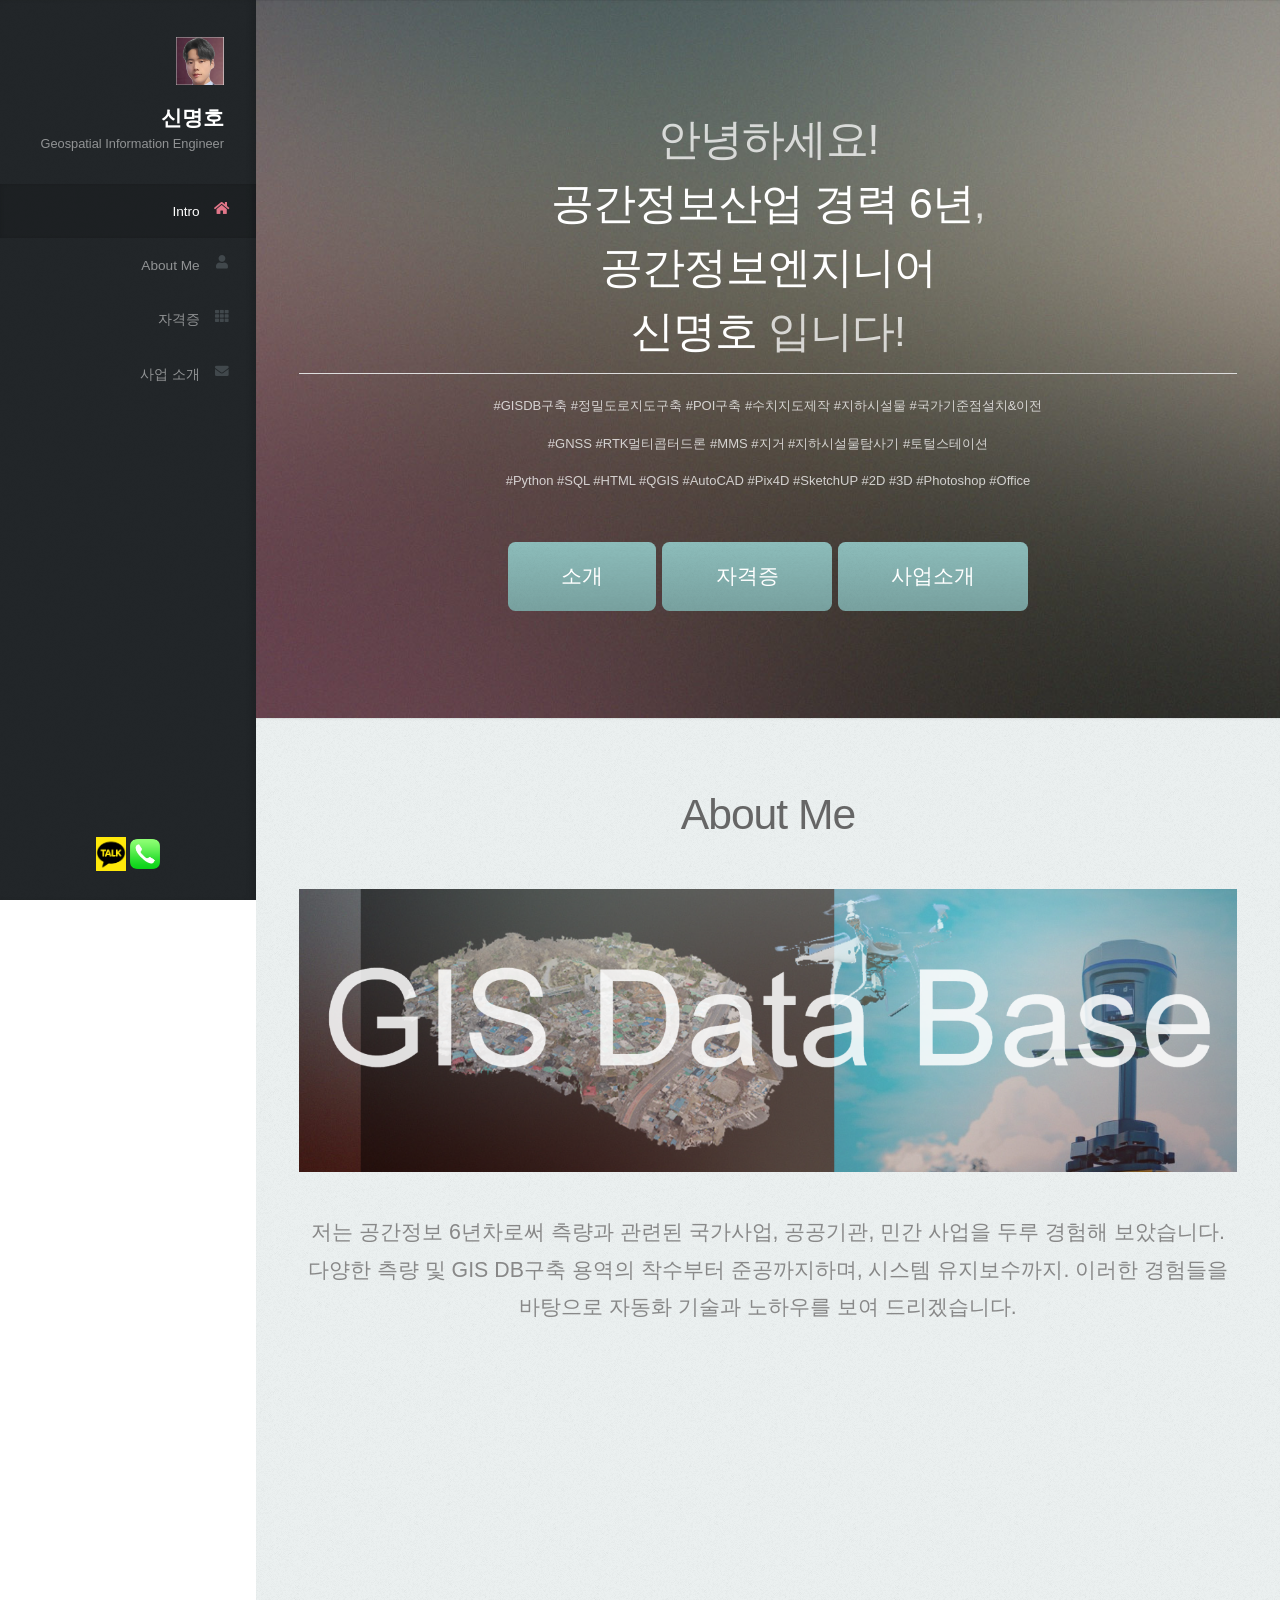
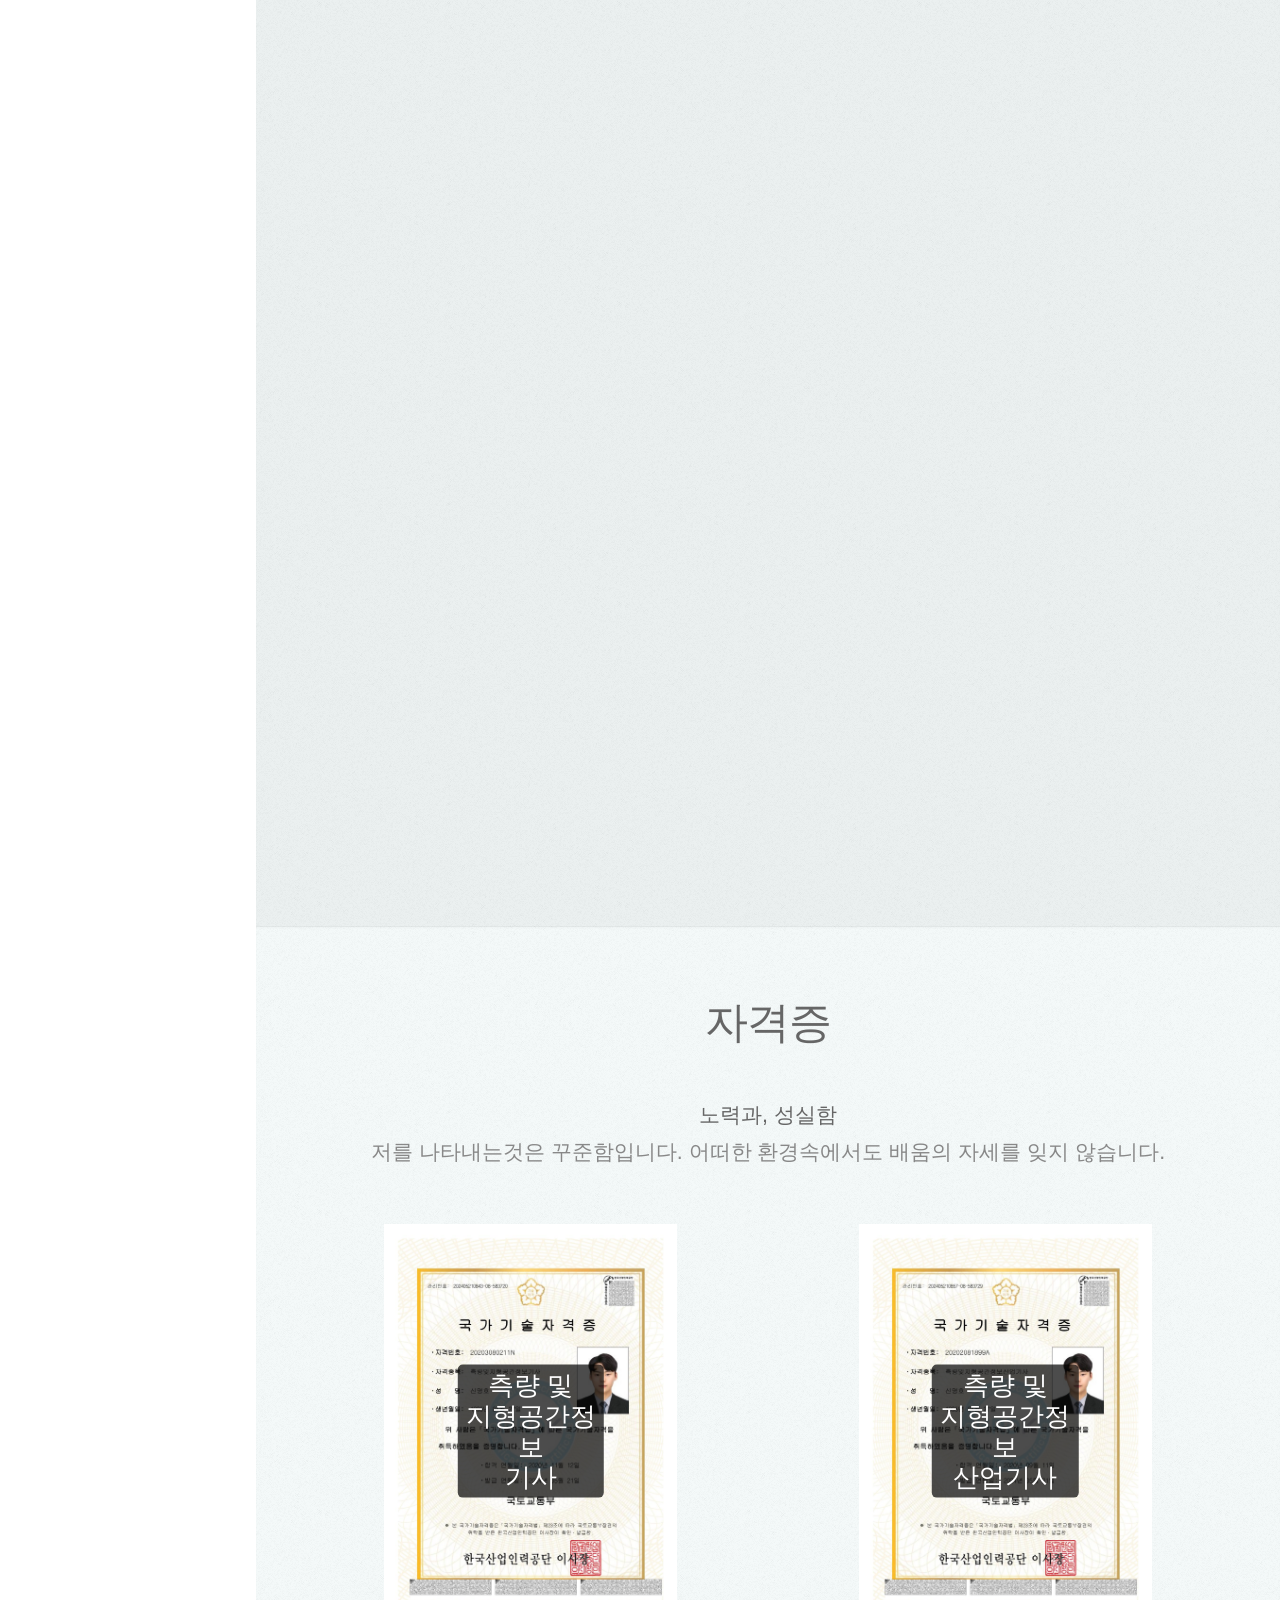
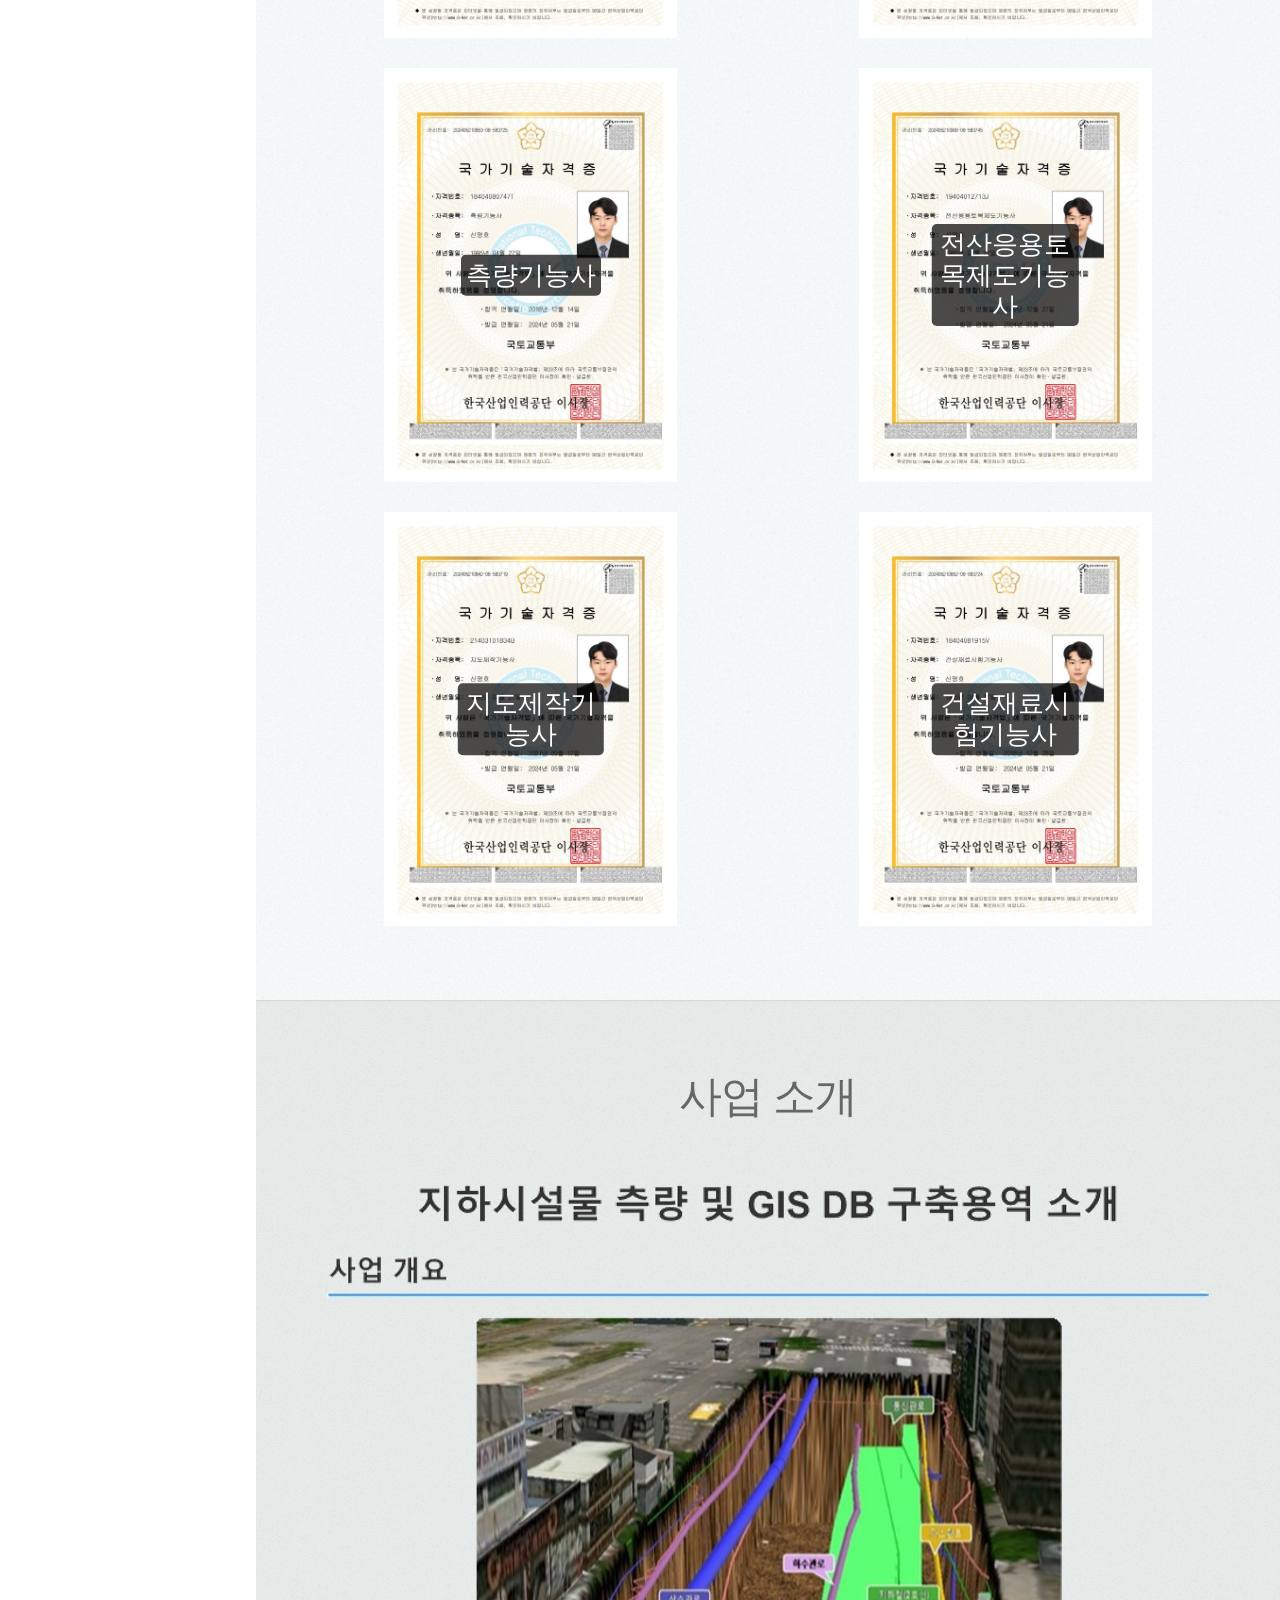
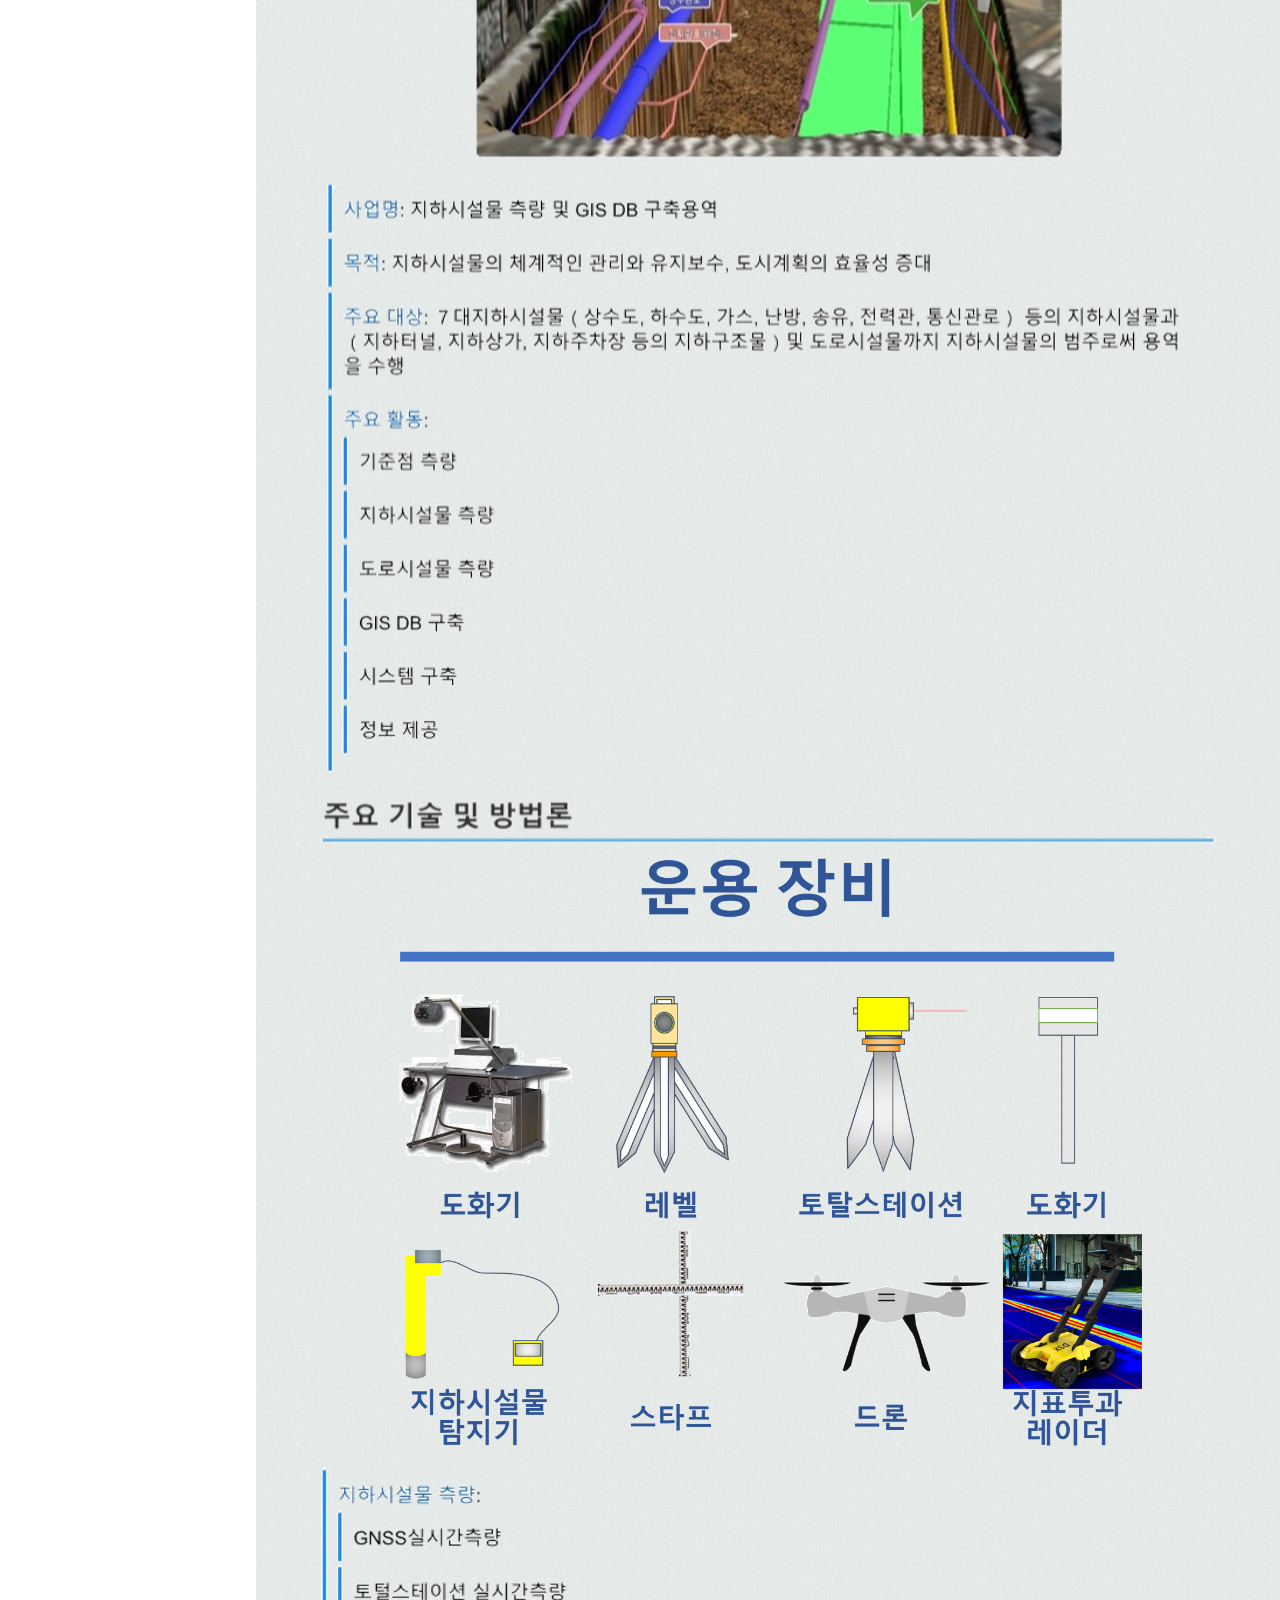
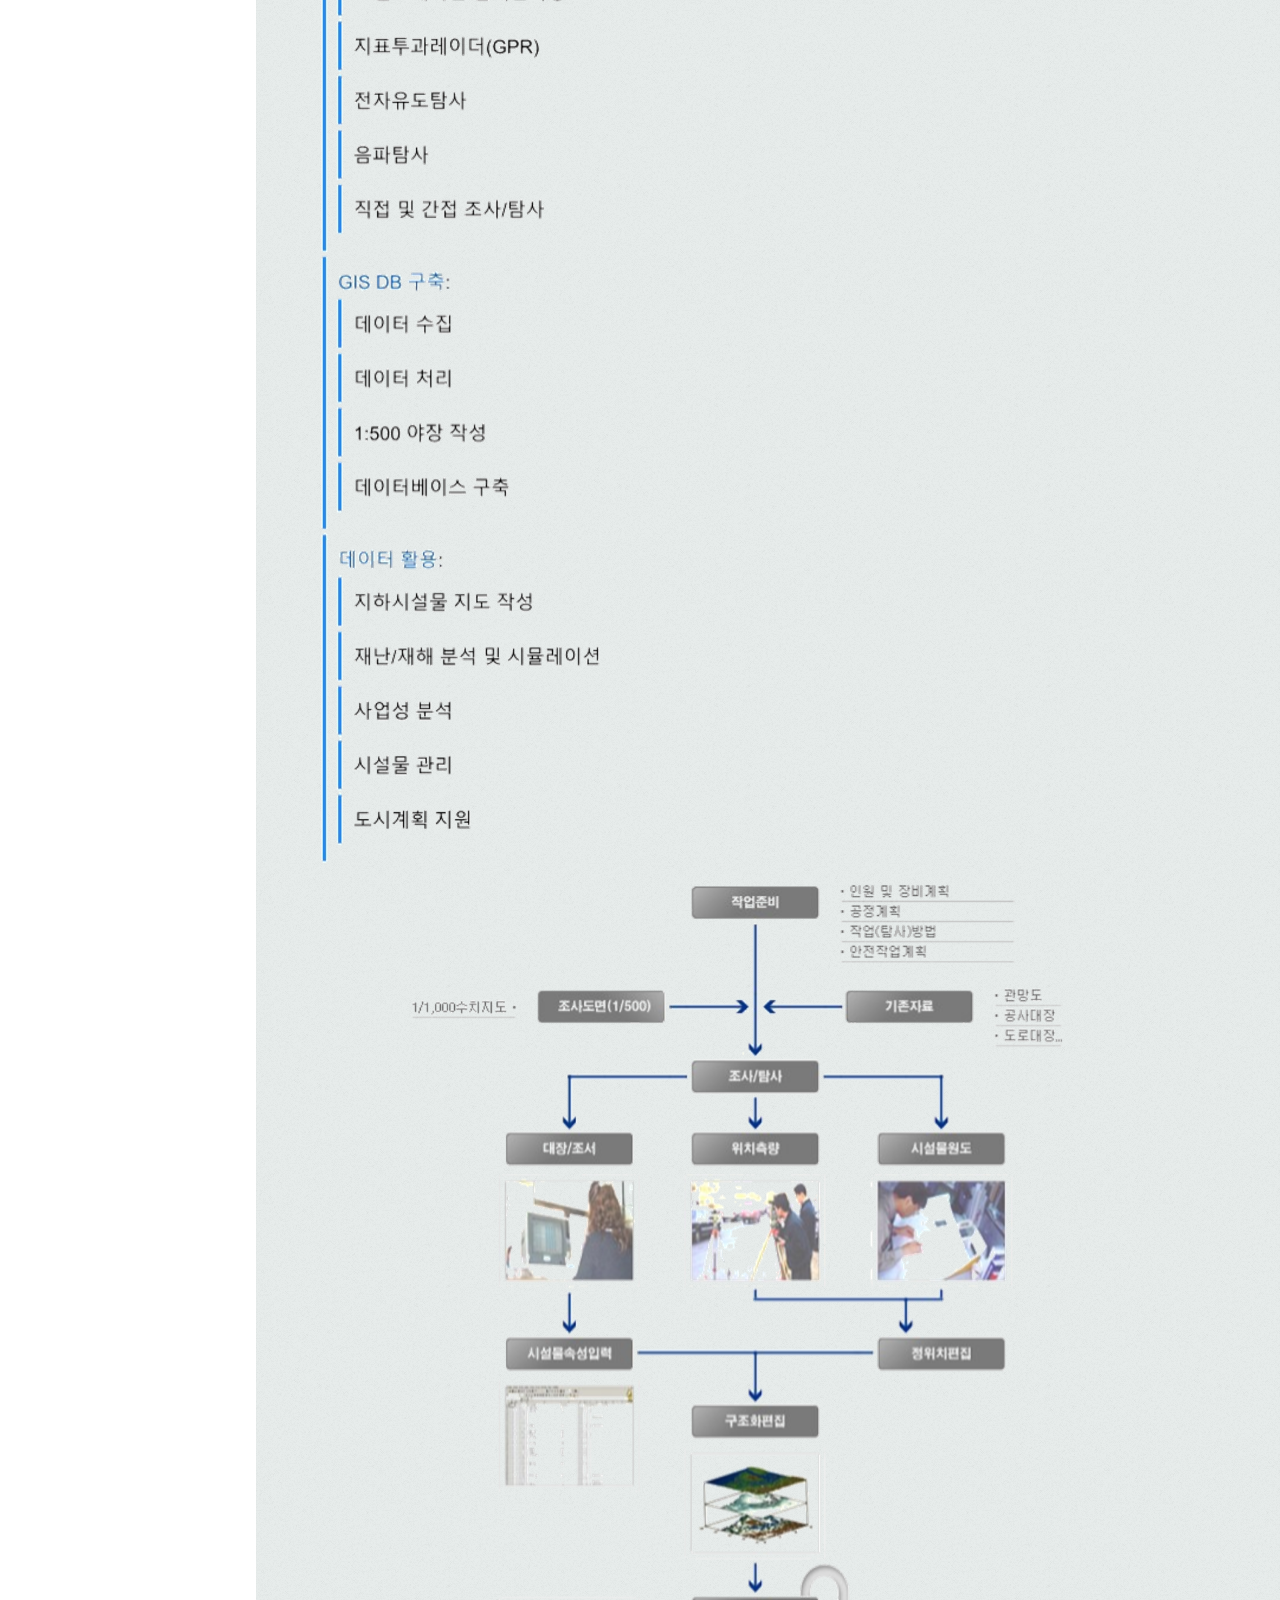
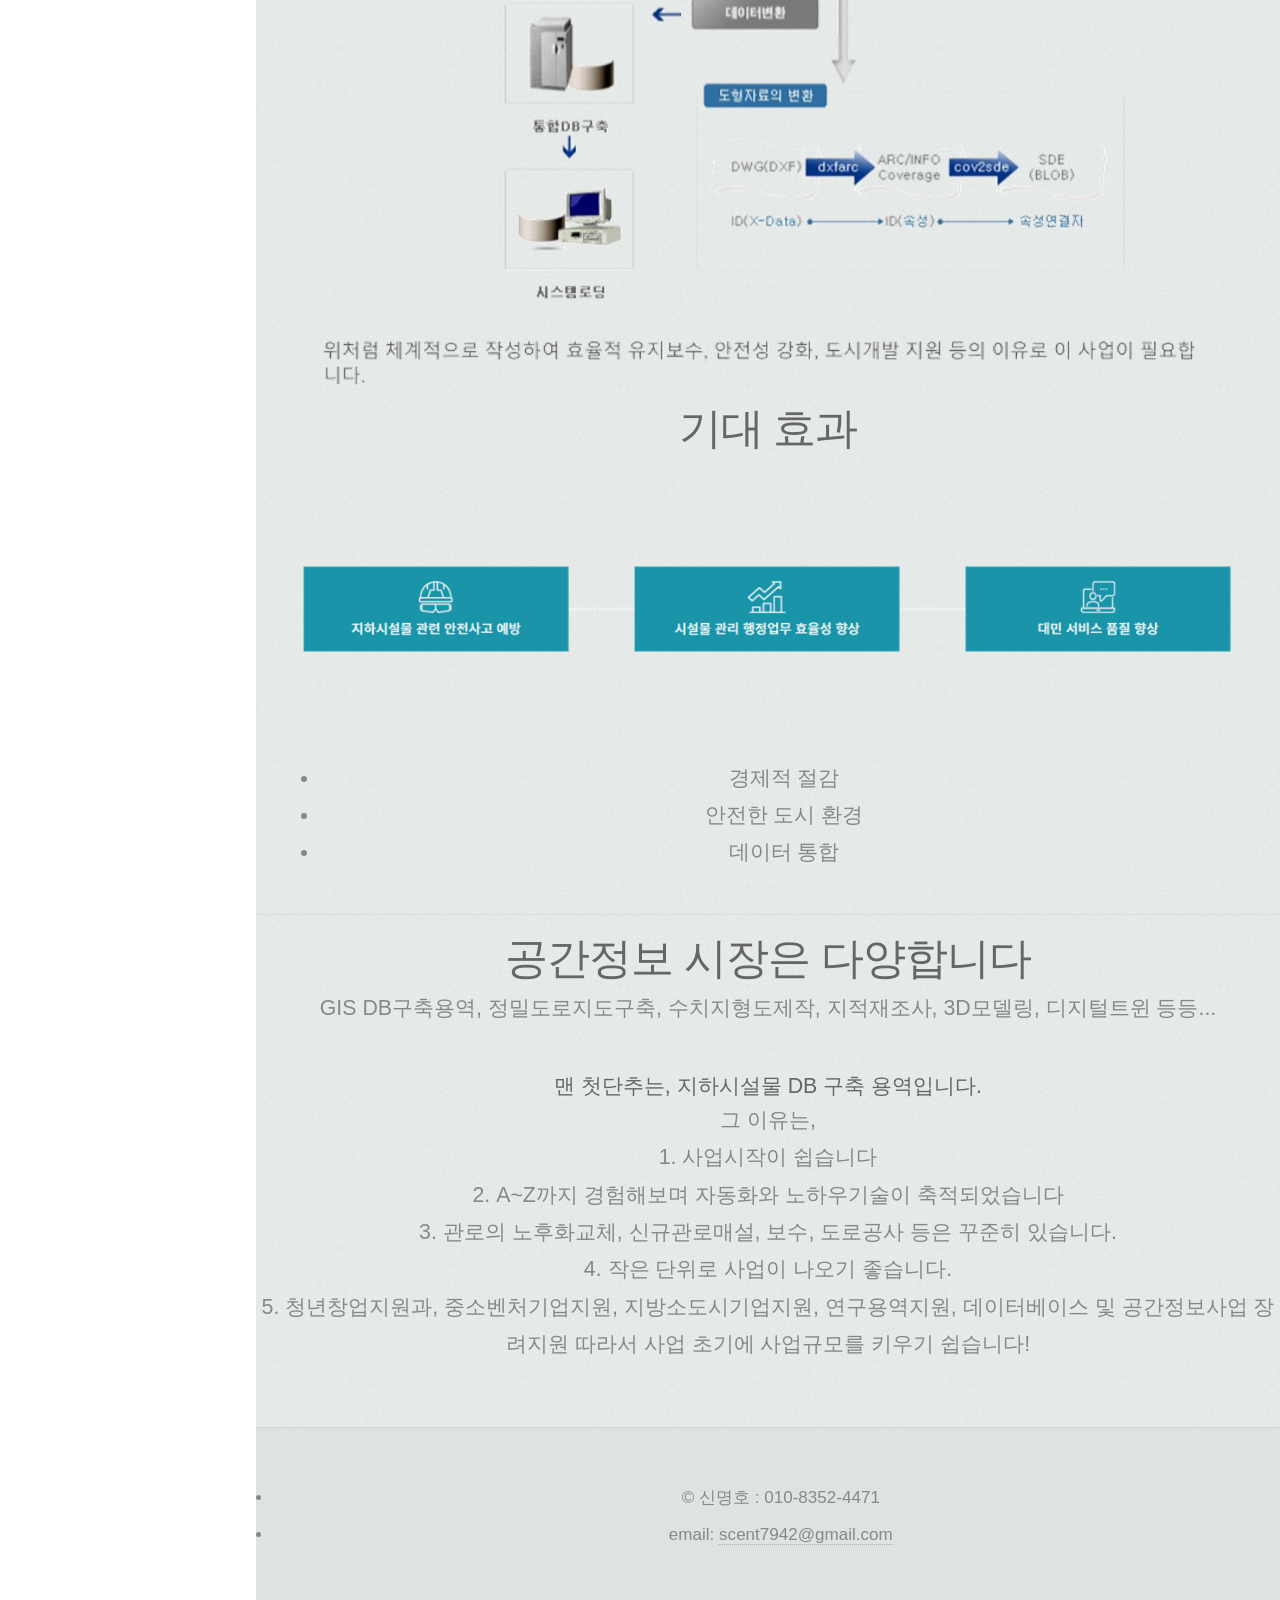
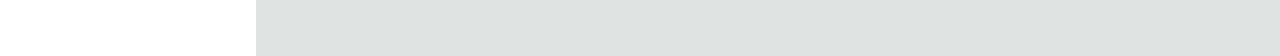
==== hyundai_portfolio/index.html @ d69dfd80 "Add files via upload" ====
<!DOCTYPE HTML>
<!--
	Prologue by HTML5 UP
	html5up.net | @ajlkn
	Free for personal and commercial use under the CCA 3.0 license (html5up.net/license)
-->
<html>
	<head>
		<title>신명호 Portfolio</title>
		<meta charset="utf-8" />
		<meta name="viewport" content="width=device-width, initial-scale=1, user-scalable=no" />
		<link rel="stylesheet" href="assets/css/main.css" />
	</head>
	<link rel="stylesheet" href="styles.css">
	<style>
  /* CSS for section effects */
  .section {
    opacity: 0;
    transform: translateY(50px);
    transition: opacity 0.6s ease-out, transform 0.6s ease-out;
  }
  
  .section.visible {
    opacity: 1;
    transform: translateY(0);
  }
		@media screen and (max-width: 600px), screen and (min-width: 601px) and (max-width: 1200px) {
			footer {
				font-size: 12px;
			}
			#footer {
				height: auto;
			}
		}
		
		@media screen and (max-width: 600px), screen and (min-width: 601px) and (max-width: 1900px) {
			.break-m {
			  display: block;
			}
		  }
		  
		
		.icon.fa-kakao {
			background: url('images/kakao.png') no-repeat center center;
			background-size: cover;
		}
		.icon.fa-phon {
			background: url('images/phon.png') no-repeat center center;
			background-size: cover;
		}
		.icon.fa-mail {
			background: url('images/kakao.png') no-repeat center center;
			background-size: cover;
		}
		</style>
		<style>
		/* Modal (background) */
		.modal {
			display: none; /* Hidden by default */
			position: fixed; /* Stay in place */
			z-index: 1; /* Sit on top */
			padding-top: 100px; /* Location of the box */
			left: 0;
			top: 0;
			width: 100%; /* Full width */
			height: 100%; /* Full height */
			overflow: auto; /* Enable scroll if needed */
			background-color: rgb(0,0,0); /* Fallback color */
			background-color: rgba(0,0,0,0.9); /* Black w/ opacity */
		}
		
		/* Modal Content (image) */
		.modal-content {
			margin: auto;
			display: block;
			width: 80%;
			max-width: 700px;
		}
		
/* Gallery Styles */
.gallery {
    display: flex;
    flex-wrap: wrap;
    justify-content: space-around;
}

.gallery-item {
    position: relative;
    margin: 10px;
    width: calc(33.333% - 20px); /* Three items per row with spacing */
    display: flex;
    justify-content: center;
    align-items: center;
}

.gallery-item img {
    width: 100%;
    height: auto;
    display: block;
}

/* Centering the caption and making its size relative to the gallery item */
.caption {
    position: absolute;
    background: rgba(0, 0, 0, 0.7);
    color: #fff;
    text-align: center;
    padding: 5px;
    box-sizing: border-box;
    border-radius: 5px; /* Optional: adds rounded corners */
    max-width: 90%; /* Ensures the caption doesn't stretch too wide */
    font-size: 3vw; /* Dynamic font size relative to viewport width */
    line-height: 1.2; /* For better readability */
    overflow-wrap: break-word; /* Ensure long words are broken */
}
/* Ensure caption scales down on smaller screens */
@media screen and (max-width: 600px) {
    .caption {
        font-size: 2vw; /* Increase relative size for smaller screens */
    }
}

@media screen and (min-width: 601px) and (max-width: 1200px) {
    .caption {
        font-size: 2vw; /* Intermediate size for medium screens */
    }
}

@media screen and (min-width: 1201px) {
    .caption {
        font-size: 2vw; /* Default relative size for larger screens */
    }
}

			
		/* Add Animation - Zoom in the Modal */
		.modal-content, #caption { 
			animation-name: zoom;
			animation-duration: 0.6s;
		}
		
		@keyframes zoom {
			from {transform:scale(0)} 
			to {transform:scale(1)}
		}
		
		/* The Close Button */
		.close {
			position: absolute;
			top: 15px;
			right: 35px;
			color: #f1f1f1;
			font-size: 40px;
			font-weight: bold;
			transition: 0.3s;
		}
		
		.close:hover,
		.close:focus {
			color: #bbb;
			text-decoration: none;
			cursor: pointer;
		}
		/* Add this CSS for responsive video */
		.video-container {
			position: relative;
			padding-bottom: 56.25%; /* 16:9 aspect ratio */
			height: 0;
			overflow: hidden;
			max-width: 100%;
			background: #00000000;
		}
		
		.video-container iframe {
			position: absolute;
			top: 0;
			left: 0;
			width: 100%;
			height: 100%;
		}
		.video-container video {
			position: absolute;
			top: 0;
			left: 0;
			width: 100%;
			height: 100%;
		}
.section .image-container {
    display: flex;
    justify-content: center;
    align-items: center;
    min-height: 300px; /* 섹션 높이를 적절히 설정 */
}
.image.avatar50 img {
    max-width: 100%;
    height: auto;
}


	</style>	
	<body class="is-preload">

		<!-- Header -->
			<div id="header">

				<div class="top">

					<!-- Logo -->
						<div id="logo">
							<span class="image avatar48"><img src="images/avatar.jpg" alt="" /></span>
							<h1 id="title">신명호</h1>
							<p>Geospatial Information Engineer</p>
						</div>

					<!-- Nav -->
						<nav id="nav">
							<ul>
								<li><a href="#top" id="top-link"><span class="icon solid fa-home">Intro</span></a></li>
								<li><a href="#about" id="about-link"><span class="icon solid fa-user">About Me</span></a></li>
								<li><a href="#portfolio" id="portfolio-link"><span class="icon solid fa-th">자격증</span></a></li>
								<li><a href="#abset" id="abset-link"><span class="icon solid fa-envelope">사업 소개</span></a></li>
							</ul>
						</nav>

				</div>

				<div class="bottom">

					<!-- Social Icons -->
					<ul class="icons">
						<li><a href="#" onclick="openImageInModal('images/kakaoQR.jpg', '카카오톡 친구 추가')" class="icon brands fa-kakao"><span class="label">kakaotalk</span></a></li>
						<li><a href="tel:010-8352-4471" onclick="openImageInModal('images/kakaoQR.jpg', '연락처 복사')" class="icon brands fa-phon"><span class="label">phonnumber</span></a></li>
					</ul>
					

				</div>

			</div>
<!-- Modal Structure -->
<div id="myModal" class="modal">
    <span class="close">&times;</span>
    <img class="modal-content" id="modalImage">
    <div id="caption"></div>
</div>

<!-- Rest of your HTML content -->

		<!-- Main -->
			<div id="main">

				<!-- Intro -->
					<section id="top" class="one dark cover">
						<div class="container">

							<header>
								<h2 class="alt">안녕하세요! <br class='break-m'> <strong>공간정보산업 경력 6년</strong>,<br class='break-m'>
									<strong>공간정보엔지니어<br class='break-m'>신명호</strong> 입니다!</h2><hr>								
								<p style="font-size : 13px";>#GISDB구축 #정밀도로지도구축 #POI구축 #수치지도제작 #지하시설물 #국가기준점설치&이전<br class='break-m'>
								#GNSS #RTK멀티콥터드론 #MMS #지거 #지하시설물탐사기 #토털스테이션<br class='break-m'>
								#Python #SQL #HTML #QGIS #AutoCAD #Pix4D #SketchUP #2D #3D #Photoshop #Office</p>
							</header>

							<footer>
								<a href="#about" class="button scrolly">소개</a>
								<a href="#portfolio" class="button scrolly">자격증</a>
								<a href="#abset" class="button scrolly">사업소개</a>
							</footer>

						</div>
					</section>

				<!-- About Me -->
					<section id="about" class="three">
						<div class="container">

							<header>
								<h2>About Me</h2>
							</header>

							<a href="#" class="image featured"><img src="images/pic08.png" alt="" /></a>

							<p>
							저는 공간정보 6년차로써 측량과 관련된 국가사업, 공공기관, 민간 사업을 두루 경험해 보았습니다. 
							다양한 측량 및 GIS DB구축 용역의 착수부터 준공까지하며, 시스템 유지보수까지.
							이러한 경험들을 바탕으로 </style="font-weight:900;">자동화 기술과 노하우</style>를 보여 드리겠습니다.
							</p>
							<div class="video-container">
								<iframe src="https://www.youtube.com/embed/kQarRwDZmxw?si=_ClggdpXl-RVbmUN" title="YouTube video player" frameborder="0" allow="accelerometer; autoplay; clipboard-write; encrypted-media; gyroscope; picture-in-picture; web-share" referrerpolicy="strict-origin-when-cross-origin" allowfullscreen></iframe>
							</div>	
							<br class='break-m'>
							<div class="video-container">
								<iframe src="https://www.youtube-nocookie.com/embed/pfNGYVuxQqs?si=AHOJKgEdDIwsJ-Vk" title="YouTube video player" frameborder="0" allow="accelerometer; autoplay; clipboard-write; encrypted-media; gyroscope; picture-in-picture; web-share" referrerpolicy="strict-origin-when-cross-origin" allowfullscreen></iframe>
							</div>		

						</div>
					</section>

									<!-- Portfolio -->
									<section id="portfolio" class="two">
										<div class="container">
				
											<header>
												<h2>자격증</h2>
											</header>
				
											<p> <strong>노력과, 성실함</strong><br class='break-m'>
												저를 나타내는것은 꾸준함입니다.
												어떠한 환경속에서도 배움의 자세를 잊지 않습니다. 
											</p>
				
										    <div class="gallery">
												<div class="gallery-item">
													<img src="images/측량및지형공간정보기사.jpg" alt="측량및지형공간정보기사">
													<div class="caption">측량 및<br class='break-m'>지형공간정보<br class='break-m'>기사</div>
												</div>
												<div class="gallery-item">
													<img src="images/측량및지형공간정보산업기사.jpg" alt="측량및지형공간정보산업기사">
													<div class="caption">측량 및<br class='break-m'>지형공간정보<br class='break-m'>산업기사</div>
												</div>
												<div class="gallery-item">
													<img src="images/측량기능사.jpg" alt="측량기능사">
													<div class="caption">측량기능사</div>
												</div>
												<div class="gallery-item">
													<img src="images/전산응용토목제도기능사.jpg" alt="전산응용토목제도기능사">
													<div class="caption">전산응용토목제도기능사</div>
												</div>
												<div class="gallery-item">
													<img src="images/지도제작기능사.jpg" alt="지도제작기능사">
													<div class="caption">지도제작기능사</div>
												</div>
												<div class="gallery-item">
													<img src="images/건설재료시험기능사.jpg" alt="건설재료시험기능사">
													<div class="caption">건설재료시험기능사</div>
												</div>
											</div>
										
											<div id="myModal" class="modal">
												<span class="close">&times;</span>
												<img class="modal-content" id="img01">
												<div id="caption"></div>
											</div>
										
											<script src="script.js"></script>
									</section>
				
				<!-- 사업 소개 -->
				<section id="abset" class="four">
					<div class="container">
				
						<header>
							<h2>사업 소개</h2>
						</header>
				
						<div class="section">
							<div class="image-container">
								<span class="image avatar49"><img src="images/1.png" alt="사업 개요 이미지"></span>
							</div>
						</div>
				
						<div class="section">
							<div class="image-container">
								<span class="image avatar50"><img src="images/2.png" alt="운용장비 기술 간략"></span>
							</div>
						</div>
				
						<div class="section">
							<div class="image-container">
								<span class="image avatar51"><img src="images/3.png" alt="사업의 필요성 이미지"></span>
							</div>
						</div>
				
						<div class="section">
							<h2>기대 효과</h2>
							<div class="image-container">
								<span class="image avatar52"><img src="images/기대효과.png" alt="기대 효과 이미지"></span>
							</div>
							<ul>
								<li>경제적 절감</li>
								<li>안전한 도시 환경</li>
								<li>데이터 통합</li>
							</ul>
						</div>
					</div>
					<hr>
					<h2 class="alt"><strong>공간정보 시장은 다양합니다</strong></h2>
					<p>GIS DB구축용역, 정밀도로지도구축, 수치지형도제작, 지적재조사, 3D모델링, 디지털트윈 등등...
						<h1>맨 첫단추는, 지하시설물 DB 구축 용역입니다.</h1>
						그 이유는, <br class='break-m'>
						1. 사업시작이 쉽습니다<br class='break-m'>
						2. A~Z까지 경험해보며 자동화와 노하우기술이 축적되었습니다<br class='break-m'>
						3. 관로의 노후화교체, 신규관로매설, 보수, 도로공사 등은 꾸준히 있습니다.<br class='break-m'>
						4. 작은 단위로 사업이 나오기 좋습니다.<br class='break-m'>
						5. 청년창업지원과, 중소벤처기업지원, 지방소도시기업지원, 연구용역지원, 데이터베이스 및 공간정보사업 장려지원
						따라서 사업 초기에 사업규모를 키우기 쉽습니다!<br class='break-m'>
					</p>
				
				</section>
				

			</div>

		<!-- Footer -->
			<div id="footer">

				<!-- Copyright -->
			
					<ul class="신명호 : 010-8352-4471">
						<li>&copy; 신명호 : 010-8352-4471</li><li>email: <a href="scent7942@gmail.com">scent7942@gmail.com</a></li>
					</ul>

			</div>

		<!-- Scripts -->
			<script src="assets/js/jquery.min.js"></script>
			<script src="assets/js/jquery.scrolly.min.js"></script>
			<script src="assets/js/jquery.scrollex.min.js"></script>
			<script src="assets/js/browser.min.js"></script>
			<script src="assets/js/breakpoints.min.js"></script>
			<script src="assets/js/util.js"></script>
			<script src="assets/js/main.js"></script>

			<!-- 카카오톡큐알뜨는스크립트 -->
			<script>
// Get the modal
var modal = document.getElementById("myModal");

// Get the image and insert it inside the modal - use its "alt" text as a caption
var modalImg = document.getElementById("modalImage");
var captionText = document.getElementById("caption");

function openImageInModal(imageUrl, title) {
    modal.style.display = "block";
    modalImg.src = imageUrl;
    captionText.innerHTML = title;
}

// Get the <span> element that closes the modal
var span = document.getElementsByClassName("close")[0];

// When the user clicks on <span> (x), close the modal
span.onclick = function() { 
    modal.style.display = "none";
}

			</script>
<script>
document.addEventListener('DOMContentLoaded', function () {
    var sections = document.querySelectorAll('#abset .section');
    var options = {
        rootMargin: '0px 0px -50% 0px',  // 화면의 50%가 지나면 트리거
        threshold: 0.1
    };

    var observer = new IntersectionObserver(function (entries, observer) {
        entries.forEach(function (entry) {
            if (entry.isIntersecting) {
                entry.target.classList.add('visible');
                observer.unobserve(entry.target);
            }
        });
    }, options);

    sections.forEach(function (section) {
        observer.observe(section);
    });
});

  </script>
	</body>
</html>
---- hyundai_portfolio/assets/css/main.css ----
@import url("fontawesome-all.min.css");
@import url("https://fonts.googleapis.com/css?family=Source+Sans+Pro:300,300italic,400,600");

/*
	Prologue by HTML5 UP
	html5up.net | @ajlkn
	Free for personal and commercial use under the CCA 3.0 license (html5up.net/license)
*/

html, body, div, span, applet, object,
iframe, h1, h2, h3, h4, h5, h6, p, blockquote,
pre, a, abbr, acronym, address, big, cite,
code, del, dfn, em, img, ins, kbd, q, s, samp,
small, strike, strong, sub, sup, tt, var, b,
u, i, center, dl, dt, dd, ol, ul, li, fieldset,
form, label, legend, table, caption, tbody,
tfoot, thead, tr, th, td, article, aside,
canvas, details, embed, figure, figcaption,
footer, header, hgroup, menu, nav, output, ruby,
section, summary, time, mark, audio, video {
	margin: 0;
	padding: 0;
	border: 0;
	font-size: 100%;
	font: inherit;
	vertical-align: baseline;}

article, aside, details, figcaption, figure,
footer, header, hgroup, menu, nav, section {
	display: block;}

body {
	line-height: 1;
}

ol, ul {
	list-style: none;
}

blockquote, q {
	quotes: none;
}

	blockquote:before, blockquote:after, q:before, q:after {
		content: '';
		content: none;
	}

table {
	border-collapse: collapse;
	border-spacing: 0;
}

body {
	-webkit-text-size-adjust: none;
}

mark {
	background-color: transparent;
	color: inherit;
}

input::-moz-focus-inner {
	border: 0;
	padding: 0;
}

input, select, textarea {
	-moz-appearance: none;
	-webkit-appearance: none;
	-ms-appearance: none;
	appearance: none;
}

/* Basic */

	html {
		box-sizing: border-box;
	}

	*, *:before, *:after {
		box-sizing: inherit;
	}

	body {
		background: #fff;
		font-family: 'Source Sans Pro', sans-serif;
		font-size: 19pt;
		font-weight: 300;
		line-height: 1.75em;
		color: #888;
	}

		body.is-preload *, body.is-preload *:before, body.is-preload *:after {
			-moz-animation: none !important;
			-webkit-animation: none !important;
			-ms-animation: none !important;
			animation: none !important;
			-moz-transition: none !important;
			-webkit-transition: none !important;
			-ms-transition: none !important;
			transition: none !important;
		}

	input, textarea, select {
		font-family: 'Source Sans Pro', sans-serif;
		font-size: 19pt;
		font-weight: 300;
		line-height: 1.75em;
		color: #888;
	}

	h1, h2, h3, h4, h5, h6 {
		font-weight: 300;
		color: #666;
		line-height: 1.5em;
	}

	h1 a, h2 a, h3 a, h4 a, h5 a, h6 a {
		color: inherit;
		text-decoration: none;
	}

		h1 a strong, h2 a strong, h3 a strong, h4 a strong, h5 a strong, h6 a strong {
			color: #333;
		}

	h2 {
		font-size: 2em;
		letter-spacing: -1px;
	}

		h2.alt {
			color: #888;
		}

			h2.alt strong {
				color: #666;
			}

	h3 {
		font-size: 1.5em;
	}

	header {
		margin: 0 0 2em 0;
	}

		header > p {
			margin: 1em 0 0 0;
		}

	footer {
		margin: 2em 0 0 0;
	}

	strong, b {
		font-weight: 300;
		color: #666;
	}

	em, i {
		font-style: italic;
	}

	a {
		text-decoration: none;
		color: inherit;
		border-bottom: dotted 1px rgba(128, 128, 128, 0.5);
		-moz-transition: color 0.35s ease-in-out, border-bottom-color 0.35s ease-in-out;
		-webkit-transition: color 0.35s ease-in-out, border-bottom-color 0.35s ease-in-out;
		-ms-transition: color 0.35s ease-in-out, border-bottom-color 0.35s ease-in-out;
		transition: color 0.35s ease-in-out, border-bottom-color 0.35s ease-in-out;
		outline: 0;
	}

		a:hover {
			color: #E27689;
			border-bottom-color: rgba(255, 255, 255, 0);
		}

	sub {
		position: relative;
		top: 0.5em;
		font-size: 0.8em;
	}

	sup {
		position: relative;
		top: -0.5em;
		font-size: 0.8em;
	}

	hr {
		border: 0;
		border-top: solid 1px #ddd;
	}

	blockquote {
		border-left: solid 0.5em #ddd;
		padding: 1em 0 1em 2em;
		font-style: italic;
	}

	p, ul, ol, dl, table {
		margin-bottom: 2em;
	}

	br.clear {
		clear: both;
	}

/* Container */

	.container {
		margin: 0 auto;
		max-width: 100%;
		width: 1400px;
	}

		@media screen and (min-width: 961px) and (max-width: 1880px) {

			.container {
				width: 1200px;
			}

		}

		@media screen and (min-width: 961px) and (max-width: 1620px) {

			.container {
				width: 960px;
			}

		}

		@media screen and (min-width: 961px) and (max-width: 1320px) {

			.container {
				width: 100%;
			}

		}

		@media screen and (max-width: 960px) {

			.container {
				width: 100%;
			}

		}

		@media screen and (max-width: 736px) {

			.container {
				width: 100%;
			}

		}

/* Row */

	.row {
		display: flex;
		flex-wrap: wrap;
		box-sizing: border-box;
		align-items: stretch;
	}

		.row > * {
			box-sizing: border-box;
		}

		.row.gtr-uniform > * > :last-child {
			margin-bottom: 0;
		}

		.row.aln-left {
			justify-content: flex-start;
		}

		.row.aln-center {
			justify-content: center;
		}

		.row.aln-right {
			justify-content: flex-end;
		}

		.row.aln-top {
			align-items: flex-start;
		}

		.row.aln-middle {
			align-items: center;
		}

		.row.aln-bottom {
			align-items: flex-end;
		}

		.row > .imp {
			order: -1;
		}

		.row > .col-1 {
			width: 8.33333%;
		}

		.row > .off-1 {
			margin-left: 8.33333%;
		}

		.row > .col-2 {
			width: 16.66667%;
		}

		.row > .off-2 {
			margin-left: 16.66667%;
		}

		.row > .col-3 {
			width: 25%;
		}

		.row > .off-3 {
			margin-left: 25%;
		}

		.row > .col-4 {
			width: 33.33333%;
		}

		.row > .off-4 {
			margin-left: 33.33333%;
		}

		.row > .col-5 {
			width: 41.66667%;
		}

		.row > .off-5 {
			margin-left: 41.66667%;
		}

		.row > .col-6 {
			width: 50%;
		}

		.row > .off-6 {
			margin-left: 50%;
		}

		.row > .col-7 {
			width: 58.33333%;
		}

		.row > .off-7 {
			margin-left: 58.33333%;
		}

		.row > .col-8 {
			width: 66.66667%;
		}

		.row > .off-8 {
			margin-left: 66.66667%;
		}

		.row > .col-9 {
			width: 75%;
		}

		.row > .off-9 {
			margin-left: 75%;
		}

		.row > .col-10 {
			width: 83.33333%;
		}

		.row > .off-10 {
			margin-left: 83.33333%;
		}

		.row > .col-11 {
			width: 91.66667%;
		}

		.row > .off-11 {
			margin-left: 91.66667%;
		}

		.row > .col-12 {
			width: 100%;
		}

		.row > .off-12 {
			margin-left: 100%;
		}

		.row.gtr-0 {
			margin-top: 0px;
			margin-left: 0px;
		}

			.row.gtr-0 > * {
				padding: 0px 0 0 0px;
			}

			.row.gtr-0.gtr-uniform {
				margin-top: 0px;
			}

				.row.gtr-0.gtr-uniform > * {
					padding-top: 0px;
				}

		.row.gtr-25 {
			margin-top: -10px;
			margin-left: -10px;
		}

			.row.gtr-25 > * {
				padding: 10px 0 0 10px;
			}

			.row.gtr-25.gtr-uniform {
				margin-top: -10px;
			}

				.row.gtr-25.gtr-uniform > * {
					padding-top: 10px;
				}

		.row.gtr-50 {
			margin-top: -20px;
			margin-left: -20px;
		}

			.row.gtr-50 > * {
				padding: 20px 0 0 20px;
			}

			.row.gtr-50.gtr-uniform {
				margin-top: -20px;
			}

				.row.gtr-50.gtr-uniform > * {
					padding-top: 20px;
				}

		.row {
			margin-top: -40px;
			margin-left: -40px;
		}

			.row > * {
				padding: 40px 0 0 40px;
			}

			.row.gtr-uniform {
				margin-top: -40px;
			}

				.row.gtr-uniform > * {
					padding-top: 40px;
				}

		.row.gtr-150 {
			margin-top: -60px;
			margin-left: -60px;
		}

			.row.gtr-150 > * {
				padding: 60px 0 0 60px;
			}

			.row.gtr-150.gtr-uniform {
				margin-top: -60px;
			}

				.row.gtr-150.gtr-uniform > * {
					padding-top: 60px;
				}

		.row.gtr-200 {
			margin-top: -80px;
			margin-left: -80px;
		}

			.row.gtr-200 > * {
				padding: 80px 0 0 80px;
			}

			.row.gtr-200.gtr-uniform {
				margin-top: -80px;
			}

				.row.gtr-200.gtr-uniform > * {
					padding-top: 80px;
				}

		@media screen and (min-width: 961px) and (max-width: 1880px) {

			.row {
				display: flex;
				flex-wrap: wrap;
				box-sizing: border-box;
				align-items: stretch;
			}

				.row > * {
					box-sizing: border-box;
				}

				.row.gtr-uniform > * > :last-child {
					margin-bottom: 0;
				}

				.row.aln-left {
					justify-content: flex-start;
				}

				.row.aln-center {
					justify-content: center;
				}

				.row.aln-right {
					justify-content: flex-end;
				}

				.row.aln-top {
					align-items: flex-start;
				}

				.row.aln-middle {
					align-items: center;
				}

				.row.aln-bottom {
					align-items: flex-end;
				}

				.row > .imp-wide {
					order: -1;
				}

				.row > .col-1-wide {
					width: 8.33333%;
				}

				.row > .off-1-wide {
					margin-left: 8.33333%;
				}

				.row > .col-2-wide {
					width: 16.66667%;
				}

				.row > .off-2-wide {
					margin-left: 16.66667%;
				}

				.row > .col-3-wide {
					width: 25%;
				}

				.row > .off-3-wide {
					margin-left: 25%;
				}

				.row > .col-4-wide {
					width: 33.33333%;
				}

				.row > .off-4-wide {
					margin-left: 33.33333%;
				}

				.row > .col-5-wide {
					width: 41.66667%;
				}

				.row > .off-5-wide {
					margin-left: 41.66667%;
				}

				.row > .col-6-wide {
					width: 50%;
				}

				.row > .off-6-wide {
					margin-left: 50%;
				}

				.row > .col-7-wide {
					width: 58.33333%;
				}

				.row > .off-7-wide {
					margin-left: 58.33333%;
				}

				.row > .col-8-wide {
					width: 66.66667%;
				}

				.row > .off-8-wide {
					margin-left: 66.66667%;
				}

				.row > .col-9-wide {
					width: 75%;
				}

				.row > .off-9-wide {
					margin-left: 75%;
				}

				.row > .col-10-wide {
					width: 83.33333%;
				}

				.row > .off-10-wide {
					margin-left: 83.33333%;
				}

				.row > .col-11-wide {
					width: 91.66667%;
				}

				.row > .off-11-wide {
					margin-left: 91.66667%;
				}

				.row > .col-12-wide {
					width: 100%;
				}

				.row > .off-12-wide {
					margin-left: 100%;
				}

				.row.gtr-0 {
					margin-top: 0px;
					margin-left: 0px;
				}

					.row.gtr-0 > * {
						padding: 0px 0 0 0px;
					}

					.row.gtr-0.gtr-uniform {
						margin-top: 0px;
					}

						.row.gtr-0.gtr-uniform > * {
							padding-top: 0px;
						}

				.row.gtr-25 {
					margin-top: -10px;
					margin-left: -10px;
				}

					.row.gtr-25 > * {
						padding: 10px 0 0 10px;
					}

					.row.gtr-25.gtr-uniform {
						margin-top: -10px;
					}

						.row.gtr-25.gtr-uniform > * {
							padding-top: 10px;
						}

				.row.gtr-50 {
					margin-top: -20px;
					margin-left: -20px;
				}

					.row.gtr-50 > * {
						padding: 20px 0 0 20px;
					}

					.row.gtr-50.gtr-uniform {
						margin-top: -20px;
					}

						.row.gtr-50.gtr-uniform > * {
							padding-top: 20px;
						}

				.row {
					margin-top: -40px;
					margin-left: -40px;
				}

					.row > * {
						padding: 40px 0 0 40px;
					}

					.row.gtr-uniform {
						margin-top: -40px;
					}

						.row.gtr-uniform > * {
							padding-top: 40px;
						}

				.row.gtr-150 {
					margin-top: -60px;
					margin-left: -60px;
				}

					.row.gtr-150 > * {
						padding: 60px 0 0 60px;
					}

					.row.gtr-150.gtr-uniform {
						margin-top: -60px;
					}

						.row.gtr-150.gtr-uniform > * {
							padding-top: 60px;
						}

				.row.gtr-200 {
					margin-top: -80px;
					margin-left: -80px;
				}

					.row.gtr-200 > * {
						padding: 80px 0 0 80px;
					}

					.row.gtr-200.gtr-uniform {
						margin-top: -80px;
					}

						.row.gtr-200.gtr-uniform > * {
							padding-top: 80px;
						}

		}

		@media screen and (min-width: 961px) and (max-width: 1620px) {

			.row {
				display: flex;
				flex-wrap: wrap;
				box-sizing: border-box;
				align-items: stretch;
			}

				.row > * {
					box-sizing: border-box;
				}

				.row.gtr-uniform > * > :last-child {
					margin-bottom: 0;
				}

				.row.aln-left {
					justify-content: flex-start;
				}

				.row.aln-center {
					justify-content: center;
				}

				.row.aln-right {
					justify-content: flex-end;
				}

				.row.aln-top {
					align-items: flex-start;
				}

				.row.aln-middle {
					align-items: center;
				}

				.row.aln-bottom {
					align-items: flex-end;
				}

				.row > .imp-normal {
					order: -1;
				}

				.row > .col-1-normal {
					width: 8.33333%;
				}

				.row > .off-1-normal {
					margin-left: 8.33333%;
				}

				.row > .col-2-normal {
					width: 16.66667%;
				}

				.row > .off-2-normal {
					margin-left: 16.66667%;
				}

				.row > .col-3-normal {
					width: 25%;
				}

				.row > .off-3-normal {
					margin-left: 25%;
				}

				.row > .col-4-normal {
					width: 33.33333%;
				}

				.row > .off-4-normal {
					margin-left: 33.33333%;
				}

				.row > .col-5-normal {
					width: 41.66667%;
				}

				.row > .off-5-normal {
					margin-left: 41.66667%;
				}

				.row > .col-6-normal {
					width: 50%;
				}

				.row > .off-6-normal {
					margin-left: 50%;
				}

				.row > .col-7-normal {
					width: 58.33333%;
				}

				.row > .off-7-normal {
					margin-left: 58.33333%;
				}

				.row > .col-8-normal {
					width: 66.66667%;
				}

				.row > .off-8-normal {
					margin-left: 66.66667%;
				}

				.row > .col-9-normal {
					width: 75%;
				}

				.row > .off-9-normal {
					margin-left: 75%;
				}

				.row > .col-10-normal {
					width: 83.33333%;
				}

				.row > .off-10-normal {
					margin-left: 83.33333%;
				}

				.row > .col-11-normal {
					width: 91.66667%;
				}

				.row > .off-11-normal {
					margin-left: 91.66667%;
				}

				.row > .col-12-normal {
					width: 100%;
				}

				.row > .off-12-normal {
					margin-left: 100%;
				}

				.row.gtr-0 {
					margin-top: 0px;
					margin-left: 0px;
				}

					.row.gtr-0 > * {
						padding: 0px 0 0 0px;
					}

					.row.gtr-0.gtr-uniform {
						margin-top: 0px;
					}

						.row.gtr-0.gtr-uniform > * {
							padding-top: 0px;
						}

				.row.gtr-25 {
					margin-top: -10px;
					margin-left: -10px;
				}

					.row.gtr-25 > * {
						padding: 10px 0 0 10px;
					}

					.row.gtr-25.gtr-uniform {
						margin-top: -10px;
					}

						.row.gtr-25.gtr-uniform > * {
							padding-top: 10px;
						}

				.row.gtr-50 {
					margin-top: -20px;
					margin-left: -20px;
				}

					.row.gtr-50 > * {
						padding: 20px 0 0 20px;
					}

					.row.gtr-50.gtr-uniform {
						margin-top: -20px;
					}

						.row.gtr-50.gtr-uniform > * {
							padding-top: 20px;
						}

				.row {
					margin-top: -40px;
					margin-left: -40px;
				}

					.row > * {
						padding: 40px 0 0 40px;
					}

					.row.gtr-uniform {
						margin-top: -40px;
					}

						.row.gtr-uniform > * {
							padding-top: 40px;
						}

				.row.gtr-150 {
					margin-top: -60px;
					margin-left: -60px;
				}

					.row.gtr-150 > * {
						padding: 60px 0 0 60px;
					}

					.row.gtr-150.gtr-uniform {
						margin-top: -60px;
					}

						.row.gtr-150.gtr-uniform > * {
							padding-top: 60px;
						}

				.row.gtr-200 {
					margin-top: -80px;
					margin-left: -80px;
				}

					.row.gtr-200 > * {
						padding: 80px 0 0 80px;
					}

					.row.gtr-200.gtr-uniform {
						margin-top: -80px;
					}

						.row.gtr-200.gtr-uniform > * {
							padding-top: 80px;
						}

		}

		@media screen and (min-width: 961px) and (max-width: 1320px) {

			.row {
				display: flex;
				flex-wrap: wrap;
				box-sizing: border-box;
				align-items: stretch;
			}

				.row > * {
					box-sizing: border-box;
				}

				.row.gtr-uniform > * > :last-child {
					margin-bottom: 0;
				}

				.row.aln-left {
					justify-content: flex-start;
				}

				.row.aln-center {
					justify-content: center;
				}

				.row.aln-right {
					justify-content: flex-end;
				}

				.row.aln-top {
					align-items: flex-start;
				}

				.row.aln-middle {
					align-items: center;
				}

				.row.aln-bottom {
					align-items: flex-end;
				}

				.row > .imp-narrow {
					order: -1;
				}

				.row > .col-1-narrow {
					width: 8.33333%;
				}

				.row > .off-1-narrow {
					margin-left: 8.33333%;
				}

				.row > .col-2-narrow {
					width: 16.66667%;
				}

				.row > .off-2-narrow {
					margin-left: 16.66667%;
				}

				.row > .col-3-narrow {
					width: 25%;
				}

				.row > .off-3-narrow {
					margin-left: 25%;
				}

				.row > .col-4-narrow {
					width: 33.33333%;
				}

				.row > .off-4-narrow {
					margin-left: 33.33333%;
				}

				.row > .col-5-narrow {
					width: 41.66667%;
				}

				.row > .off-5-narrow {
					margin-left: 41.66667%;
				}

				.row > .col-6-narrow {
					width: 50%;
				}

				.row > .off-6-narrow {
					margin-left: 50%;
				}

				.row > .col-7-narrow {
					width: 58.33333%;
				}

				.row > .off-7-narrow {
					margin-left: 58.33333%;
				}

				.row > .col-8-narrow {
					width: 66.66667%;
				}

				.row > .off-8-narrow {
					margin-left: 66.66667%;
				}

				.row > .col-9-narrow {
					width: 75%;
				}

				.row > .off-9-narrow {
					margin-left: 75%;
				}

				.row > .col-10-narrow {
					width: 83.33333%;
				}

				.row > .off-10-narrow {
					margin-left: 83.33333%;
				}

				.row > .col-11-narrow {
					width: 91.66667%;
				}

				.row > .off-11-narrow {
					margin-left: 91.66667%;
				}

				.row > .col-12-narrow {
					width: 100%;
				}

				.row > .off-12-narrow {
					margin-left: 100%;
				}

				.row.gtr-0 {
					margin-top: 0px;
					margin-left: 0px;
				}

					.row.gtr-0 > * {
						padding: 0px 0 0 0px;
					}

					.row.gtr-0.gtr-uniform {
						margin-top: 0px;
					}

						.row.gtr-0.gtr-uniform > * {
							padding-top: 0px;
						}

				.row.gtr-25 {
					margin-top: -5px;
					margin-left: -5px;
				}

					.row.gtr-25 > * {
						padding: 5px 0 0 5px;
					}

					.row.gtr-25.gtr-uniform {
						margin-top: -5px;
					}

						.row.gtr-25.gtr-uniform > * {
							padding-top: 5px;
						}

				.row.gtr-50 {
					margin-top: -10px;
					margin-left: -10px;
				}

					.row.gtr-50 > * {
						padding: 10px 0 0 10px;
					}

					.row.gtr-50.gtr-uniform {
						margin-top: -10px;
					}

						.row.gtr-50.gtr-uniform > * {
							padding-top: 10px;
						}

				.row {
					margin-top: -20px;
					margin-left: -20px;
				}

					.row > * {
						padding: 20px 0 0 20px;
					}

					.row.gtr-uniform {
						margin-top: -20px;
					}

						.row.gtr-uniform > * {
							padding-top: 20px;
						}

				.row.gtr-150 {
					margin-top: -30px;
					margin-left: -30px;
				}

					.row.gtr-150 > * {
						padding: 30px 0 0 30px;
					}

					.row.gtr-150.gtr-uniform {
						margin-top: -30px;
					}

						.row.gtr-150.gtr-uniform > * {
							padding-top: 30px;
						}

				.row.gtr-200 {
					margin-top: -40px;
					margin-left: -40px;
				}

					.row.gtr-200 > * {
						padding: 40px 0 0 40px;
					}

					.row.gtr-200.gtr-uniform {
						margin-top: -40px;
					}

						.row.gtr-200.gtr-uniform > * {
							padding-top: 40px;
						}

		}

		@media screen and (max-width: 960px) {

			.row {
				display: flex;
				flex-wrap: wrap;
				box-sizing: border-box;
				align-items: stretch;
			}

				.row > * {
					box-sizing: border-box;
				}

				.row.gtr-uniform > * > :last-child {
					margin-bottom: 0;
				}

				.row.aln-left {
					justify-content: flex-start;
				}

				.row.aln-center {
					justify-content: center;
				}

				.row.aln-right {
					justify-content: flex-end;
				}

				.row.aln-top {
					align-items: flex-start;
				}

				.row.aln-middle {
					align-items: center;
				}

				.row.aln-bottom {
					align-items: flex-end;
				}

				.row > .imp-narrower {
					order: -1;
				}

				.row > .col-1-narrower {
					width: 8.33333%;
				}

				.row > .off-1-narrower {
					margin-left: 8.33333%;
				}

				.row > .col-2-narrower {
					width: 16.66667%;
				}

				.row > .off-2-narrower {
					margin-left: 16.66667%;
				}

				.row > .col-3-narrower {
					width: 25%;
				}

				.row > .off-3-narrower {
					margin-left: 25%;
				}

				.row > .col-4-narrower {
					width: 33.33333%;
				}

				.row > .off-4-narrower {
					margin-left: 33.33333%;
				}

				.row > .col-5-narrower {
					width: 41.66667%;
				}

				.row > .off-5-narrower {
					margin-left: 41.66667%;
				}

				.row > .col-6-narrower {
					width: 50%;
				}

				.row > .off-6-narrower {
					margin-left: 50%;
				}

				.row > .col-7-narrower {
					width: 58.33333%;
				}

				.row > .off-7-narrower {
					margin-left: 58.33333%;
				}

				.row > .col-8-narrower {
					width: 66.66667%;
				}

				.row > .off-8-narrower {
					margin-left: 66.66667%;
				}

				.row > .col-9-narrower {
					width: 75%;
				}

				.row > .off-9-narrower {
					margin-left: 75%;
				}

				.row > .col-10-narrower {
					width: 83.33333%;
				}

				.row > .off-10-narrower {
					margin-left: 83.33333%;
				}

				.row > .col-11-narrower {
					width: 91.66667%;
				}

				.row > .off-11-narrower {
					margin-left: 91.66667%;
				}

				.row > .col-12-narrower {
					width: 100%;
				}

				.row > .off-12-narrower {
					margin-left: 100%;
				}

				.row.gtr-0 {
					margin-top: 0px;
					margin-left: 0px;
				}

					.row.gtr-0 > * {
						padding: 0px 0 0 0px;
					}

					.row.gtr-0.gtr-uniform {
						margin-top: 0px;
					}

						.row.gtr-0.gtr-uniform > * {
							padding-top: 0px;
						}

				.row.gtr-25 {
					margin-top: -5px;
					margin-left: -5px;
				}

					.row.gtr-25 > * {
						padding: 5px 0 0 5px;
					}

					.row.gtr-25.gtr-uniform {
						margin-top: -5px;
					}

						.row.gtr-25.gtr-uniform > * {
							padding-top: 5px;
						}

				.row.gtr-50 {
					margin-top: -10px;
					margin-left: -10px;
				}

					.row.gtr-50 > * {
						padding: 10px 0 0 10px;
					}

					.row.gtr-50.gtr-uniform {
						margin-top: -10px;
					}

						.row.gtr-50.gtr-uniform > * {
							padding-top: 10px;
						}

				.row {
					margin-top: -20px;
					margin-left: -20px;
				}

					.row > * {
						padding: 20px 0 0 20px;
					}

					.row.gtr-uniform {
						margin-top: -20px;
					}

						.row.gtr-uniform > * {
							padding-top: 20px;
						}

				.row.gtr-150 {
					margin-top: -30px;
					margin-left: -30px;
				}

					.row.gtr-150 > * {
						padding: 30px 0 0 30px;
					}

					.row.gtr-150.gtr-uniform {
						margin-top: -30px;
					}

						.row.gtr-150.gtr-uniform > * {
							padding-top: 30px;
						}

				.row.gtr-200 {
					margin-top: -40px;
					margin-left: -40px;
				}

					.row.gtr-200 > * {
						padding: 40px 0 0 40px;
					}

					.row.gtr-200.gtr-uniform {
						margin-top: -40px;
					}

						.row.gtr-200.gtr-uniform > * {
							padding-top: 40px;
						}

		}

		@media screen and (max-width: 736px) {

			.row {
				display: flex;
				flex-wrap: wrap;
				box-sizing: border-box;
				align-items: stretch;
			}

				.row > * {
					box-sizing: border-box;
				}

				.row.gtr-uniform > * > :last-child {
					margin-bottom: 0;
				}

				.row.aln-left {
					justify-content: flex-start;
				}

				.row.aln-center {
					justify-content: center;
				}

				.row.aln-right {
					justify-content: flex-end;
				}

				.row.aln-top {
					align-items: flex-start;
				}

				.row.aln-middle {
					align-items: center;
				}

				.row.aln-bottom {
					align-items: flex-end;
				}

				.row > .imp-mobile {
					order: -1;
				}

				.row > .col-1-mobile {
					width: 8.33333%;
				}

				.row > .off-1-mobile {
					margin-left: 8.33333%;
				}

				.row > .col-2-mobile {
					width: 16.66667%;
				}

				.row > .off-2-mobile {
					margin-left: 16.66667%;
				}

				.row > .col-3-mobile {
					width: 25%;
				}

				.row > .off-3-mobile {
					margin-left: 25%;
				}

				.row > .col-4-mobile {
					width: 33.33333%;
				}

				.row > .off-4-mobile {
					margin-left: 33.33333%;
				}

				.row > .col-5-mobile {
					width: 41.66667%;
				}

				.row > .off-5-mobile {
					margin-left: 41.66667%;
				}

				.row > .col-6-mobile {
					width: 50%;
				}

				.row > .off-6-mobile {
					margin-left: 50%;
				}

				.row > .col-7-mobile {
					width: 58.33333%;
				}

				.row > .off-7-mobile {
					margin-left: 58.33333%;
				}

				.row > .col-8-mobile {
					width: 66.66667%;
				}

				.row > .off-8-mobile {
					margin-left: 66.66667%;
				}

				.row > .col-9-mobile {
					width: 75%;
				}

				.row > .off-9-mobile {
					margin-left: 75%;
				}

				.row > .col-10-mobile {
					width: 83.33333%;
				}

				.row > .off-10-mobile {
					margin-left: 83.33333%;
				}

				.row > .col-11-mobile {
					width: 91.66667%;
				}

				.row > .off-11-mobile {
					margin-left: 91.66667%;
				}

				.row > .col-12-mobile {
					width: 100%;
				}

				.row > .off-12-mobile {
					margin-left: 100%;
				}

				.row.gtr-0 {
					margin-top: 0px;
					margin-left: 0px;
				}

					.row.gtr-0 > * {
						padding: 0px 0 0 0px;
					}

					.row.gtr-0.gtr-uniform {
						margin-top: 0px;
					}

						.row.gtr-0.gtr-uniform > * {
							padding-top: 0px;
						}

				.row.gtr-25 {
					margin-top: -5px;
					margin-left: -5px;
				}

					.row.gtr-25 > * {
						padding: 5px 0 0 5px;
					}

					.row.gtr-25.gtr-uniform {
						margin-top: -5px;
					}

						.row.gtr-25.gtr-uniform > * {
							padding-top: 5px;
						}

				.row.gtr-50 {
					margin-top: -10px;
					margin-left: -10px;
				}

					.row.gtr-50 > * {
						padding: 10px 0 0 10px;
					}

					.row.gtr-50.gtr-uniform {
						margin-top: -10px;
					}

						.row.gtr-50.gtr-uniform > * {
							padding-top: 10px;
						}

				.row {
					margin-top: -20px;
					margin-left: -20px;
				}

					.row > * {
						padding: 20px 0 0 20px;
					}

					.row.gtr-uniform {
						margin-top: -20px;
					}

						.row.gtr-uniform > * {
							padding-top: 20px;
						}

				.row.gtr-150 {
					margin-top: -30px;
					margin-left: -30px;
				}

					.row.gtr-150 > * {
						padding: 30px 0 0 30px;
					}

					.row.gtr-150.gtr-uniform {
						margin-top: -30px;
					}

						.row.gtr-150.gtr-uniform > * {
							padding-top: 30px;
						}

				.row.gtr-200 {
					margin-top: -40px;
					margin-left: -40px;
				}

					.row.gtr-200 > * {
						padding: 40px 0 0 40px;
					}

					.row.gtr-200.gtr-uniform {
						margin-top: -40px;
					}

						.row.gtr-200.gtr-uniform > * {
							padding-top: 40px;
						}

		}

/* Sections/Article */

	section, article {
		margin-bottom: 3em;
	}

		section > :last-child,
		section > .container, section:last-child, article > :last-child,
		article > .container, article:last-child {
			margin-bottom: 0;
		}

		.row > section, .row > article {
			margin-bottom: 0;
		}

/* Image */

	.image {
		display: inline-block;
		border: 0;
	}

		.image img {
			display: block;
			width: 100%;
		}

		.image.avatar48 {
			width: 48px;
			height: 48px;
			background: #f00;
		}

			.image.avatar48 img {
				width: 48px;
				height: 48px;
			}

		.image.fit {
			display: block;
			width: 100%;
		}

		.image.featured {
			display: block;
			width: 100%;
			margin: 0 0 2em 0;
		}

		.image.left {
			float: left;
			margin: 0 2em 2em 0;
		}

		.image.centered {
			display: block;
			margin: 0 0 2em 0;
		}

			.image.centered img {
				margin: 0 auto;
				width: auto;
			}

/* List */

	ul {
		list-style: disc;
		padding-left: 1em;
	}

		ul li {
			padding-left: 0.5em;
		}

	ol {
		list-style: decimal;
		padding-left: 1.25em;
	}

		ol li {
			padding-left: 0.25em;
		}

/* Icons */

	ul.icons {
		cursor: default;
		list-style: none;
		padding-left: 0;
	}

		ul.icons li {
			display: inline-block;
			padding-left: 0;
		}

		ul.icons a {
			display: inline-block;
			width: 2em;
			height: 2em;
			line-height: 2em;
			text-align: center;
			border: 0;
		}

/* Form */

	form label {
		display: block;
		text-align: left;
		margin-bottom: 0.5em;
	}

	form input[type="text"],
	form input[type="email"],
	form input[type="password"],
	form select,
	form textarea {
		position: relative;
		-webkit-appearance: none;
		display: block;
		border: 0;
		outline: 0;
		background: #fff;
		background: rgba(255, 255, 255, 0.75);
		width: 100%;
		border-radius: 0.35em;
		padding: 0.75em 1em 0.75em 1em;
		box-shadow: inset 0 0.1em 0.1em 0 rgba(0, 0, 0, 0.05);
		border: solid 1px rgba(0, 0, 0, 0.15);
		-moz-transition: all 0.35s ease-in-out;
		-webkit-transition: all 0.35s ease-in-out;
		-ms-transition: all 0.35s ease-in-out;
		transition: all 0.35s ease-in-out;
	}

		form input[type="text"]:focus,
		form input[type="email"]:focus,
		form input[type="password"]:focus,
		form select:focus,
		form textarea:focus {
			box-shadow: 0 0 2px 1px #8ebebc;
			background: #fff;
		}

	form input[type="text"],
	form input[type="email"],
	form input[type="password"],
	form select {
		line-height: 1.25em;
	}

	form textarea {
		min-height: 14em;
	}

	form ::-webkit-input-placeholder {
		color: #555 !important;
	}

	form :-moz-placeholder {
		color: #555 !important;
	}

	form ::-moz-placeholder {
		color: #555 !important;
	}

	form :-ms-input-placeholder {
		color: #555 !important;
	}

	form ::-moz-focus-inner {
		border: 0;
	}

/* Table */

	table {
		width: 100%;
		text-align: left;
	}

		table tbody tr:nth-child(2n+2) {
			background: #f4f4f4;
		}

		table td {
			padding: 0.5em 1em 0.5em 1em;
		}

		table th {
			text-align: left;
			padding: 0.5em 1em 0.5em 1em;
			color: #fff;
			background: #222729 url("images/overlay.png");
		}

		table thead {
			background: #444;
			color: #fff;
		}

		table tfoot {
			background: #eee;
		}

/* Button */

	input[type="button"],
	input[type="submit"],
	input[type="reset"],
	button,
	.button {
		position: relative;
		display: inline-block;
		border-radius: 0.35em;
		color: #fff !important;
		text-decoration: none;
		padding: 0.75em 2.5em 0.75em 2.5em;
		background-color: #8ebebc;
		border: 0;
		cursor: pointer;
		background-image: -moz-linear-gradient(top, rgba(0, 0, 0, 0), rgba(0, 0, 0, 0.15)), url("images/overlay.png");
		background-image: -webkit-linear-gradient(top, rgba(0, 0, 0, 0), rgba(0, 0, 0, 0.15)), url("images/overlay.png");
		background-image: -ms-linear-gradient(top, rgba(0, 0, 0, 0), rgba(0, 0, 0, 0.15)), url("images/overlay.png");
		background-image: linear-gradient(top, rgba(0, 0, 0, 0), rgba(0, 0, 0, 0.15)), url("images/overlay.png");
		-moz-transition: background-color 0.35s ease-in-out;
		-webkit-transition: background-color 0.35s ease-in-out;
		-ms-transition: background-color 0.35s ease-in-out;
		transition: background-color 0.35s ease-in-out;
	}

		input[type="button"]:hover,
		input[type="submit"]:hover,
		input[type="reset"]:hover,
		button:hover,
		.button:hover {
			background-color: #9ececc;
		}

		input[type="button"]:active,
		input[type="submit"]:active,
		input[type="reset"]:active,
		button:active,
		.button:active {
			background-color: #7eaeac;
		}

/* Item */

	.item {
		box-shadow: 0 0.05em 0.15em 0 rgba(0, 0, 0, 0.05);
		margin-bottom: 40px;
	}

		.item header {
			background: #fff;
			margin: 0;
			padding: 1em 0 1em 0;
			font-size: 0.8em;
		}

			.item header h3 {
				font-size: 1em;
			}

/* Icons */

	.icon {
		text-decoration: none;
		text-decoration: none;
	}

		.icon:before {
			-moz-osx-font-smoothing: grayscale;
			-webkit-font-smoothing: antialiased;
			display: inline-block;
			font-style: normal;
			font-variant: normal;
			text-rendering: auto;
			line-height: 1;
			text-transform: none !important;
			font-family: 'Font Awesome 5 Free';
			font-weight: 400;
		}

		.icon:before {
			line-height: inherit;
		}

		.icon > .label {
			display: none;
		}

		.icon.solid:before {
			font-weight: 900;
		}

		.icon.brands:before {
			font-family: 'Font Awesome 5 Brands';
		}

/* Header */

	#header {
		display: -moz-flex;
		display: -webkit-flex;
		display: -ms-flex;
		display: flex;
		-moz-flex-direction: column;
		-webkit-flex-direction: column;
		-ms-flex-direction: column;
		flex-direction: column;
		-moz-justify-content: space-between;
		-webkit-justify-content: space-between;
		-ms-justify-content: space-between;
		justify-content: space-between;
		background: #222629 url("images/overlay.png");
		box-shadow: inset -0.25em 0 0.25em 0 rgba(0, 0, 0, 0.1);
		color: #fff;
		height: 100%;
		left: 0;
		overflow-y: auto;
		position: fixed;
		text-align: right;
		top: 0;
		width: 375px;
	}

		#header .top {
			-moz-flex-grow: 1;
			-webkit-flex-grow: 1;
			-ms-flex-grow: 1;
			flex-grow: 1;
		}

		#header .bottom {
			-moz-flex-shrink: 0;
			-webkit-flex-shrink: 0;
			-ms-flex-shrink: 0;
			flex-shrink: 0;
			padding: 1.5em 0 0.75em 0;
		}

			#header .bottom > :last-child {
				margin-bottom: 0;
			}

		#header .icons {
			font-size: 0.8em;
			text-align: center;
		}

			#header .icons a {
				color: #41484c;
				-moz-transition: color 0.35s ease-in-out;
				-webkit-transition: color 0.35s ease-in-out;
				-ms-transition: color 0.35s ease-in-out;
				transition: color 0.35s ease-in-out;
			}

				#header .icons a:hover {
					color: #fff;
				}

	#logo {
		position: relative;
		margin: 1.75em 1.5em 1.5em 1.5em;
		min-height: 48px;
		cursor: default;
	}

		#logo h1 {
			position: relative;
			color: #fff;
			font-weight: 600;
			font-size: 1em;
			line-height: 1em;
		}

		#logo p {
			position: relative;
			display: block;
			font-size: 0.6em;
			color: rgba(255, 255, 255, 0.5);
			line-height: 1.25em;
			margin: 0.5em 0 0 0;
		}

		#logo .image {
			position: absolute;
			left: 0;
			top: 0;
		}

	#nav ul {
		list-style: none;
		padding-left: 0;
		margin-bottom: 0;
	}

		#nav ul li {
			padding-left: 0;
		}

			#nav ul li a {
				display: block;
				padding: 0.5em 1.5em 0.5em 1.5em;
				color: rgba(255, 255, 255, 0.5);
				text-decoration: none;
				outline: 0;
				border: 0;
				-moz-transition: none;
				-webkit-transition: none;
				-ms-transition: none;
				transition: none;
			}

				#nav ul li a span {
					position: relative;
					display: block;
					font-size: 0.8em;
				}

					#nav ul li a span:before {
						position: absolute;
						left: 0;
						color: #41484c;
						text-align: center;
						width: 1.25em;
						line-height: 1.75em;
					}

				#nav ul li a.active {
					background: rgba(0, 0, 0, 0.15);
					box-shadow: inset 0 0 0.25em 0 rgba(0, 0, 0, 0.125);
					color: #fff;
				}

					#nav ul li a.active span:before {
						color: #e27689;
					}

/* Footer */

	#footer {
		margin-left: 375px;
		text-align: center;
		background-color: #dce3e2;
		padding: 3em 0 4em 0;
		box-shadow: inset 0 1px 0 0 rgba(0, 0, 0, 0.05), inset 0 0.1em 0.1em 0 rgba(0, 0, 0, 0.025);
		font-size: 0.8em;
	}

		#footer .copyright {
			cursor: default;
			margin: 0;
		}

			#footer .copyright li {
				display: inline-block;
				line-height: 1em;
				border-left: solid 1px rgba(128, 128, 128, 0.35);
				padding: 0 0 0 0.5em;
				margin: 0 0 0 0.5em;
			}

				#footer .copyright li:first-child {
					border-left: 0;
					padding-left: 0;
					margin-left: 0;
				}

/* Main */

	#main {
		margin-left: 375px;
	}

		#main > section {
			margin: 0;
			overflow: hidden;
			padding: 4em 0;
			box-shadow: inset 0 1px 0 0 rgba(0, 0, 0, 0.05), inset 0 0.1em 0.1em 0 rgba(0, 0, 0, 0.025);
			text-align: center;
			background-image: url("images/overlay.png");
		}

			#main > section.dark {
				color: #ddd;
				color: rgba(255, 255, 255, 0.75);
			}

				#main > section.dark h2, #main > section.dark h3, #main > section.dark h4, #main > section.dark h5, #main > section.dark h6 {
					color: inherit;
				}

				#main > section.dark strong {
					color: #fff;
					border-color: inherit;
				}

				#main > section.dark a {
					color: #fff;
					border-color: inherit;
				}

					#main > section.dark a:hover {
						border-bottom-color: rgba(255, 255, 255, 0);
					}

			#main > section.cover {
				padding: 10em 0;
				background-size: cover;
				background-position: center center;
			}

			#main > section.one {
				background-color: #81918E;
				background-image: url("../../images/banner.jpg");
			}

			#main > section.two {
				background-color: #f5fafa;
			}

			#main > section.three {
				background-color: #ecf1f1;
			}

			#main > section.four {
				background-color: #e8edec;
			}

/* Wide */

	@media screen and (min-width: 961px) and (max-width: 1880px) {

		/* Basic */

			body, input, textarea, select {
				font-size: 17pt;
			}

		/* Header */

			#header {
				width: 300px;
			}

		/* Footer */

			#footer {
				margin-left: 300px;
			}

		/* Main */

			#main {
				margin-left: 300px;
			}

	}

/* Normal */

	@media screen and (min-width: 961px) and (max-width: 1620px) {

		/* Main */

			#main > section {
				padding: 3em 0;
			}

			#main section.cover {
				padding: 5em 0;
			}

	}

/* Narrow */

	@media screen and (min-width: 961px) and (max-width: 1320px) {

		/* Basic */

			body, input, textarea, select {
				font-size: 16pt;
			}

			.container {
				padding: 0 2em 0 2em;
			}

		/* Icons */

			ul.icons li a {
				width: 1.75em;
			}

		/* Item */

			.item {
				margin-bottom: 20px;
			}

		/* Header */

			#header {
				width: 20%;
			}

			#logo .image {
				position: relative;
				margin: 0 0 0.5em 0;
			}

			#nav ul li a {
				font-size: 0.8em;
				padding-top: 0.5em;
				padding-bottom: 0.5em;
			}

				#nav ul li a span {
					padding-right: 2.25em;
				}

					#nav ul li a span:before {
						left: 100%;
						margin-left: -1.25em;
						line-height: 2.25em;
					}

		/* Footer */

			#footer {
				margin-left: 20%;
			}

		/* Main */

			#main {
				margin-left: 20%;
			}

	}

/* Narrower */

	#headerToggle {
		display: none;
	}

	@media screen and (max-width: 960px) {

		/* Basic */

			html, body {
				overflow-x: hidden;
			}

			body, input, textarea, select {
				font-size: 16pt;
			}

			header br {
				display: none;
			}

			.container {
				padding: 0 2em 0 2em;
			}

		/* Item */

			.item {
				margin-bottom: 15px;
			}

		/* Icons */

			ul.icons a {
				width: 1.75em;
				font-size: 1.25em;
			}

		/* Header */

			#header {
				-moz-backface-visibility: hidden;
				-webkit-backface-visibility: hidden;
				-ms-backface-visibility: hidden;
				backface-visibility: hidden;
				-moz-transform: translateX(-275px);
				-webkit-transform: translateX(-275px);
				-ms-transform: translateX(-275px);
				transform: translateX(-275px);
				-moz-transition: -moz-transform 0.5s ease;
				-webkit-transition: -webkit-transform 0.5s ease;
				-ms-transition: -ms-transform 0.5s ease;
				transition: transform 0.5s ease;
				-webkit-overflow-scrolling: touch;
				display: block;
				height: 100%;
				left: 0;
				overflow-y: auto;
				position: fixed;
				top: 0;
				width: 275px;
				z-index: 10002;
				width: 275px;
				background: #222729 url("images/overlay.png");
				box-shadow: inset -0.25em 0 0.25em 0 rgba(0, 0, 0, 0.125);
			}

				#header .top {
					position: relative;
				}

				#header .bottom {
					border-top: solid 1px rgba(255, 255, 255, 0.05);
					box-shadow: 0 -1px 0 0 rgba(0, 0, 0, 0.15);
					padding-top: 2em;
					margin-top: 2em;
					position: relative;
				}

			#logo {
				margin: 1.5em 1.25em 1.25em 1.25em;
			}

			#nav ul li a {
				padding: 0.5em 1.25em 0.5em 1.25em;
			}

			#headerToggle {
				-moz-backface-visibility: hidden;
				-webkit-backface-visibility: hidden;
				-ms-backface-visibility: hidden;
				backface-visibility: hidden;
				-moz-transition: -moz-transform 0.5s ease;
				-webkit-transition: -webkit-transform 0.5s ease;
				-ms-transition: -ms-transform 0.5s ease;
				transition: transform 0.5s ease;
				display: block;
				height: 2.25em;
				left: 0;
				position: fixed;
				top: 0;
				width: 3.25em;
				z-index: 10001;
			}

				#headerToggle .toggle {
					text-decoration: none;
					position: absolute;
					left: 0;
					top: 0;
					width: 100%;
					height: 100%;
					outline: 0;
					border: 0;
				}

					#headerToggle .toggle:before {
						-moz-osx-font-smoothing: grayscale;
						-webkit-font-smoothing: antialiased;
						display: inline-block;
						font-style: normal;
						font-variant: normal;
						text-rendering: auto;
						line-height: 1;
						text-transform: none !important;
						font-family: 'Font Awesome 5 Free';
						font-weight: 900;
					}

					#headerToggle .toggle:before {
						text-decoration: none;
						content: '\f0c9';
						color: #fff;
						font-size: 18px;
						background: rgba(128, 136, 144, 0.5);
						border-radius: 0.35em;
						text-align: center;
						position: absolute;
						left: 0.5em;
						top: 0.5em;
						display: block;
						width: 3.25em;
						height: 2.25em;
						line-height: 2.25em;
					}

			body.header-visible #main {
				-moz-transform: translateX(275px);
				-webkit-transform: translateX(275px);
				-ms-transform: translateX(275px);
				transform: translateX(275px);
			}

			body.header-visible #headerToggle {
				-moz-transform: translateX(275px);
				-webkit-transform: translateX(275px);
				-ms-transform: translateX(275px);
				transform: translateX(275px);
			}

			body.header-visible #header {
				-moz-transform: translateX(0);
				-webkit-transform: translateX(0);
				-ms-transform: translateX(0);
				transform: translateX(0);
			}

		/* Footer */

			#footer {
				margin-left: 0;
			}

		/* Main */

			#main {
				-moz-backface-visibility: hidden;
				-webkit-backface-visibility: hidden;
				-ms-backface-visibility: hidden;
				backface-visibility: hidden;
				-moz-transition: -moz-transform 0.5s ease;
				-webkit-transition: -webkit-transform 0.5s ease;
				-ms-transition: -ms-transform 0.5s ease;
				transition: transform 0.5s ease;
				padding-bottom: 1px;
				margin-left: 0;
			}

				#main > section {
					padding: 3em 0;
				}

				#main section.cover {
					padding: 4em 0;
				}

	}

/* Mobile */

	@media screen and (max-width: 736px) {

		/* Basic */

			body, input, textarea, select {
				font-size: 14pt;
			}

			h2 {
				font-size: 1.5em;
				letter-spacing: 0;
				font-weight: 300;
			}

			.container {
				padding: 0 15px 0 15px;
			}

		/* List */

			ul.icons a {
				width: 2em;
				font-size: 1.25em;
			}

		/* Main */

			#main > section {
				padding: 2em 0;
			}

			#main section.cover {
				padding: 4em 0em;
			}

				#main section.cover header {
					padding: 0 1em;
				}

		/* Footer */

			#footer .copyright li {
				display: block;
				line-height: 1.25em;
				border: 0;
				padding: 0;
				margin: 1em 0 0 0;
			}

				#footer .copyright li:first-child {
					margin-top: 0;
				}

	}
---- hyundai_portfolio/styles.css ----
body {
    font-family: Arial, sans-serif;
}

.gallery {
    display: flex;
    flex-wrap: wrap;
    gap: 10px;
}

.gallery-item {
    position: relative;
    width: 30%;
    cursor: pointer;
}

.gallery-item img {
    width: 100%;
    display: block;
    transition: transform 0.2s;
}

.gallery-item:hover img {
    transform: scale(1.05);
}

.caption {
    position: absolute;
    top: 50%;
    left: 50%;
    transform: translate(-50%, -50%);
    color: white;
    font-size: 16px;
    text-align: center;
    background-color: rgba(0, 0, 0, 0.5);
    padding: 5px 10px;
    border-radius: 5px;
}

.modal {
    display: none;
    position: fixed;
    z-index: 1;
    padding-top: 60px;
    left: 0;
    top: 0;
    width: 100%;
    height: 100%;
    overflow: auto;
    background-color: rgb(0,0,0);
    background-color: rgba(0,0,0,0.9);
}

.modal-content {
    margin: auto;
    display: block;
    width: 80%;
    max-width: 700px;
}

#caption {
    margin: auto;
    display: block;
    width: 80%;
    max-width: 700px;
    text-align: center;
    color: #ccc;
    padding: 10px 0;
}

.close {
    position: absolute;
    top: 15px;
    right: 35px;
    color: #f1f1f1;
    font-size: 40px;
    font-weight: bold;
    transition: 0.3s;
}

.close:hover,
.close:focus {
    color: #bbb;
    text-decoration: none;
    cursor: pointer;
}
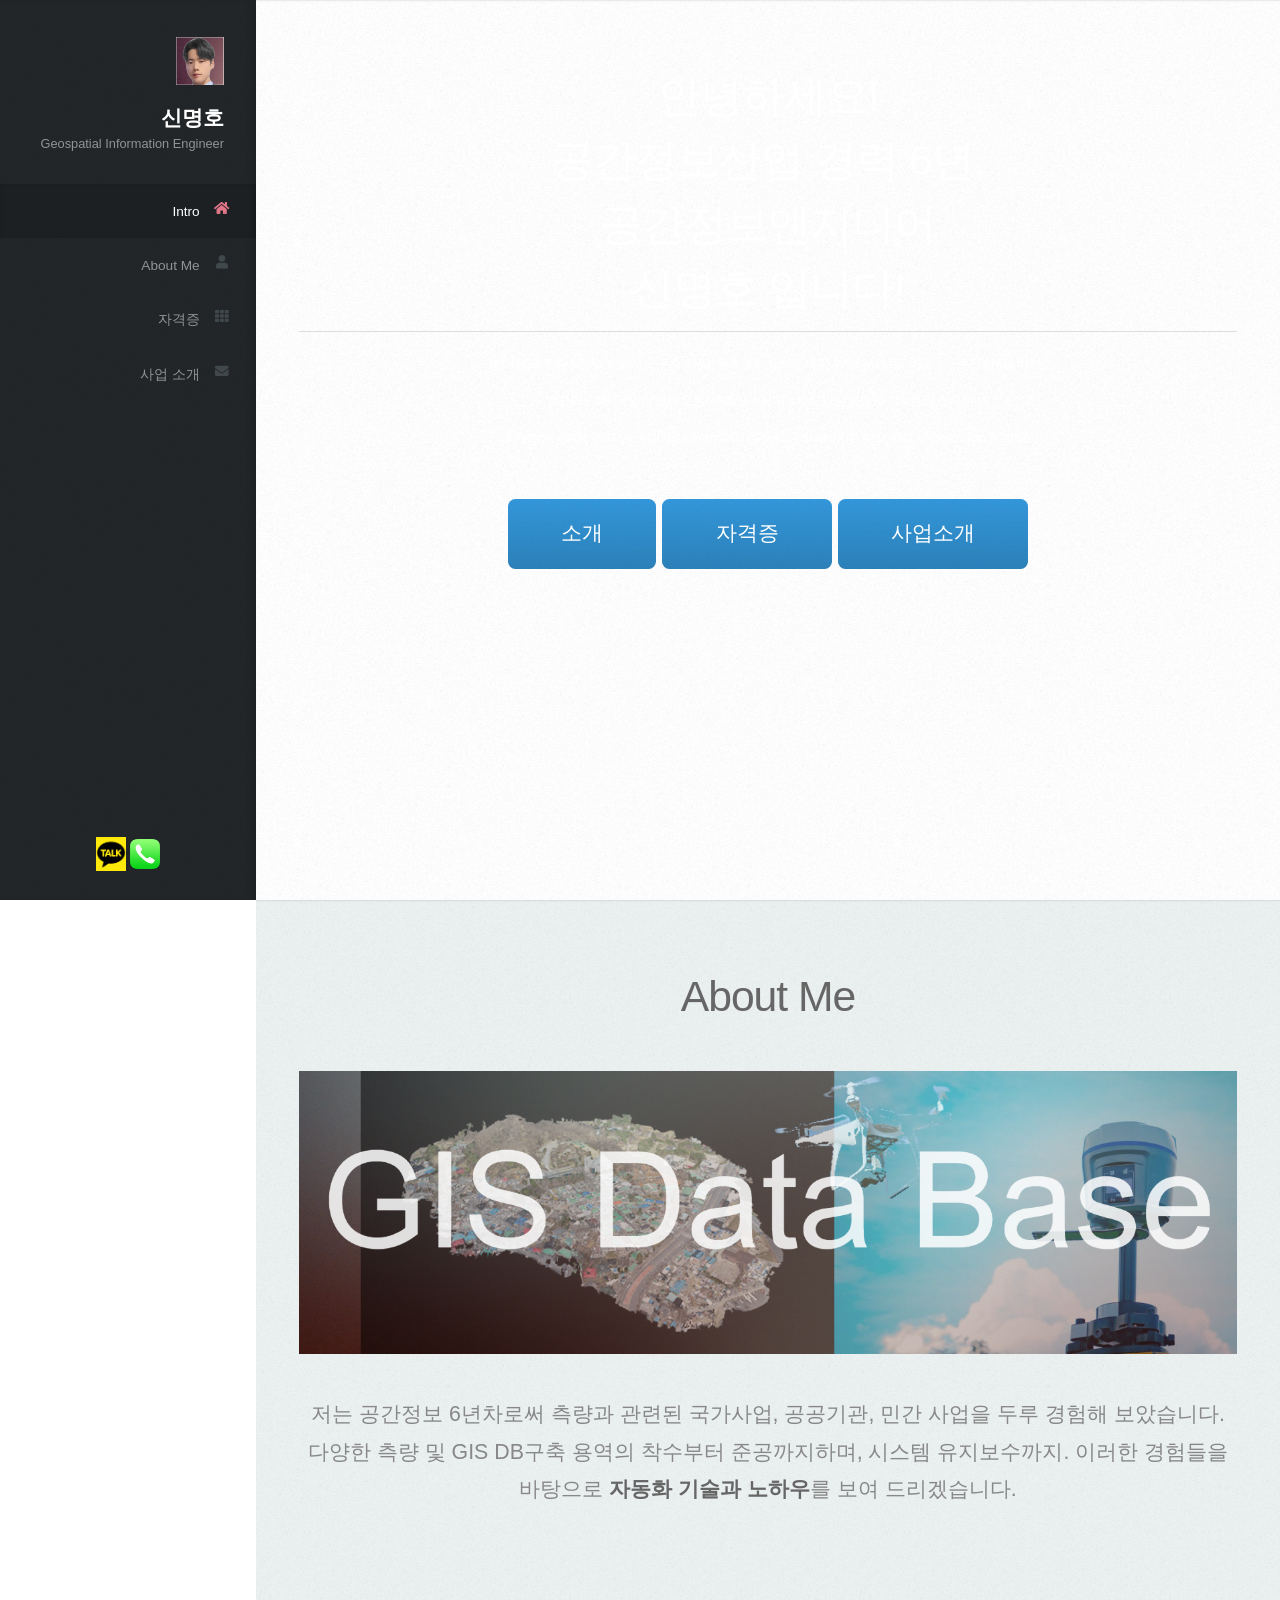
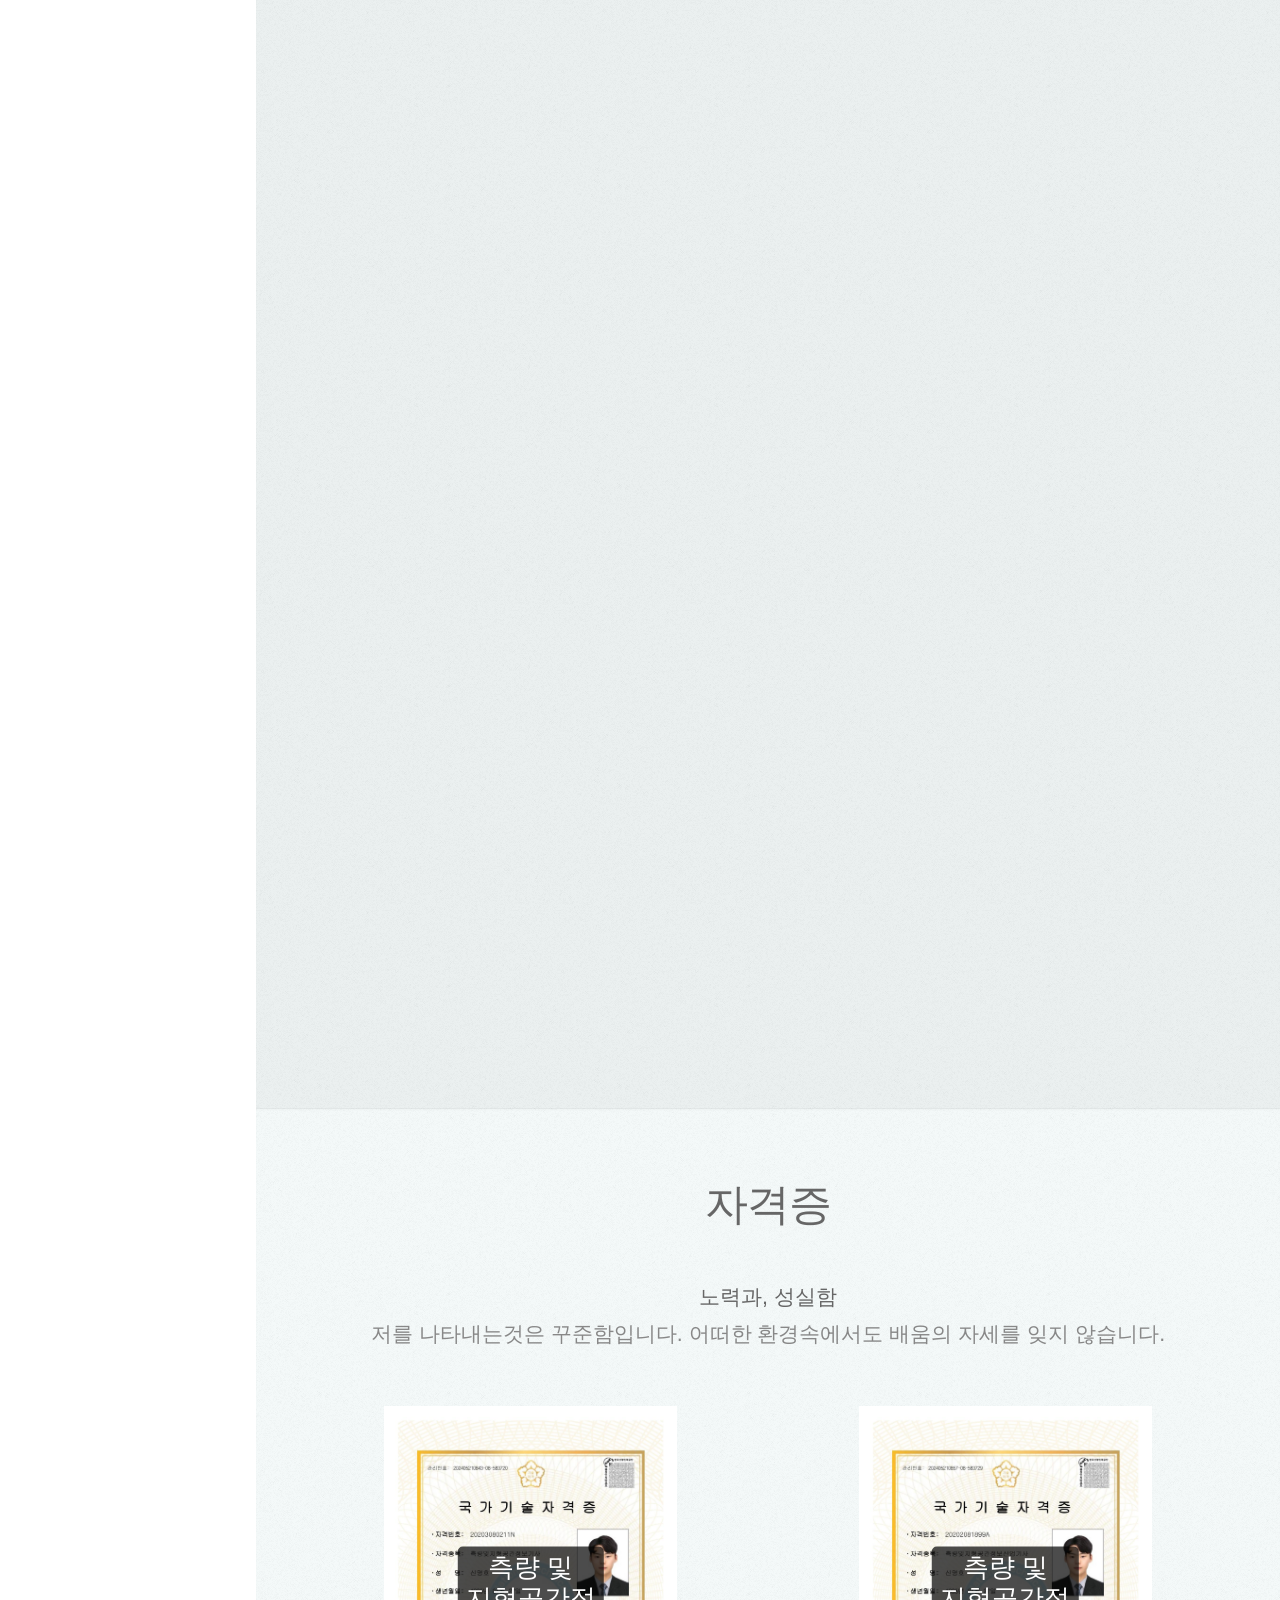
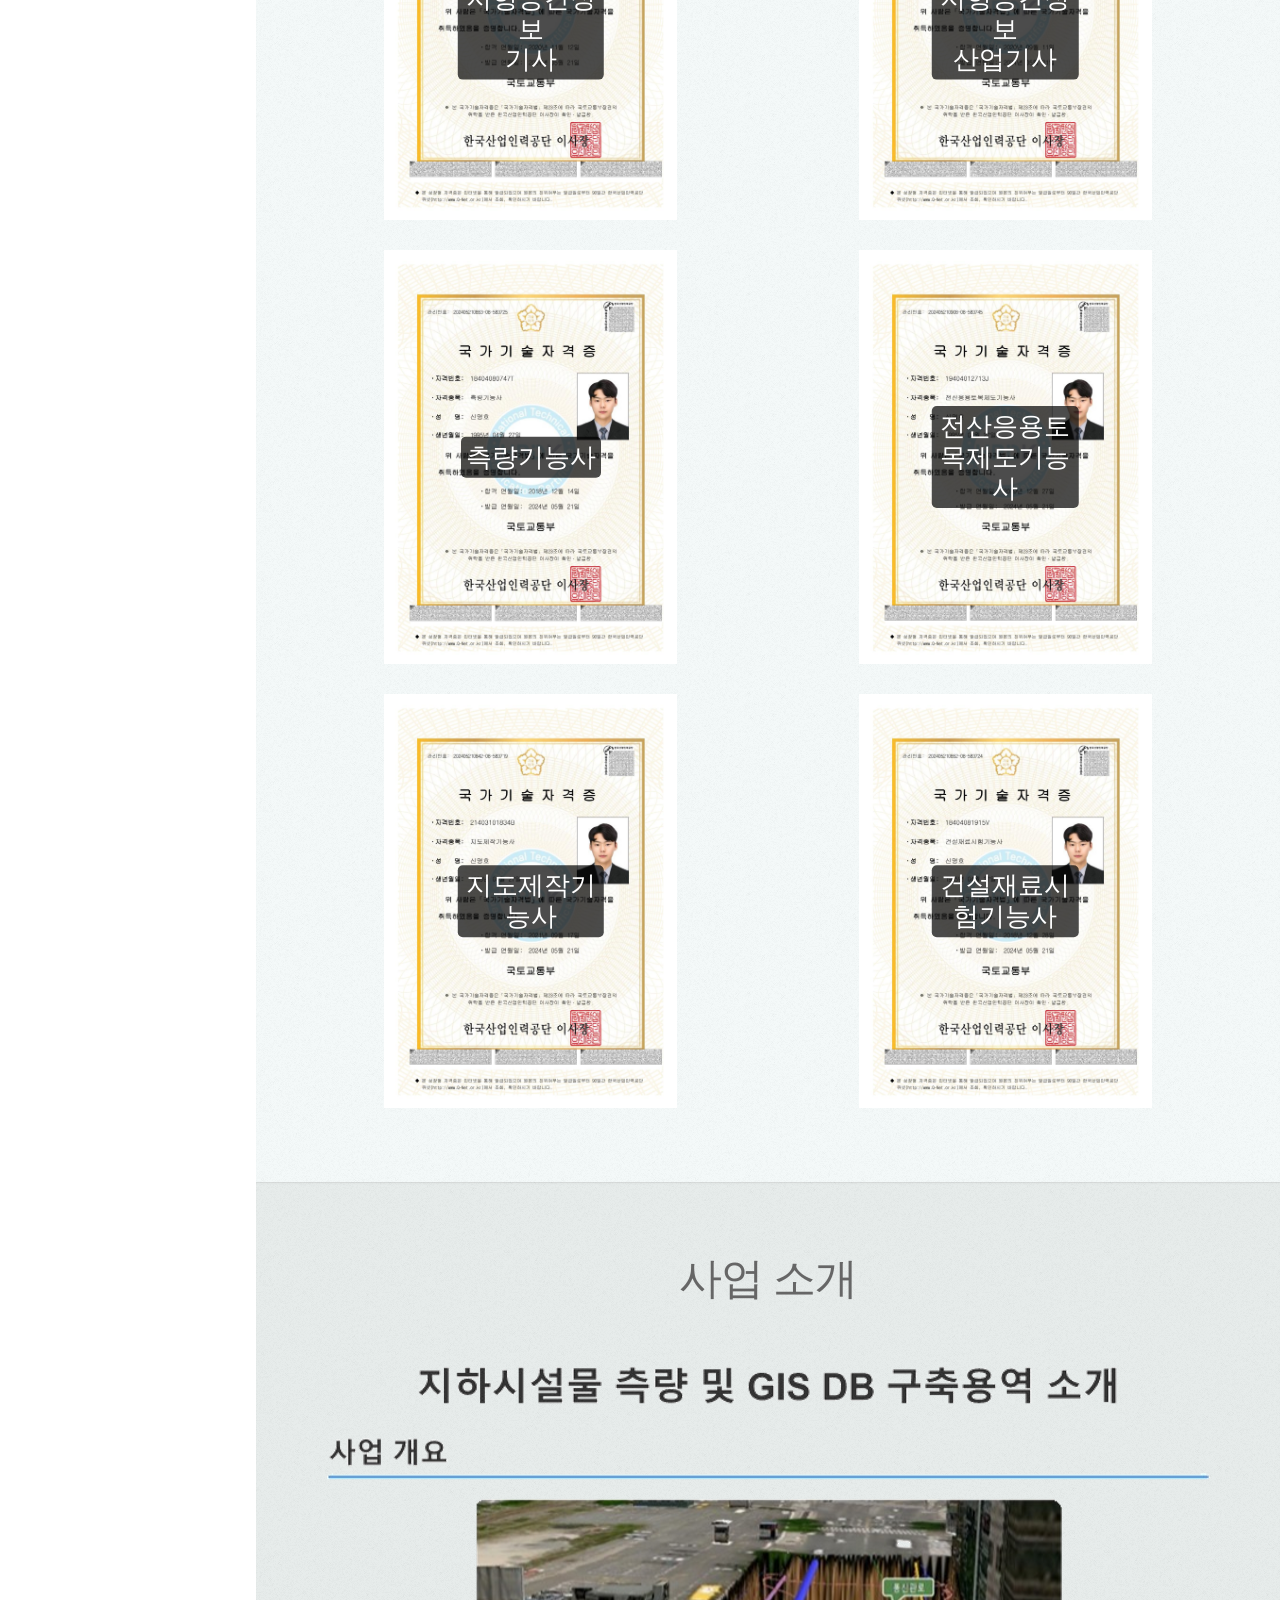
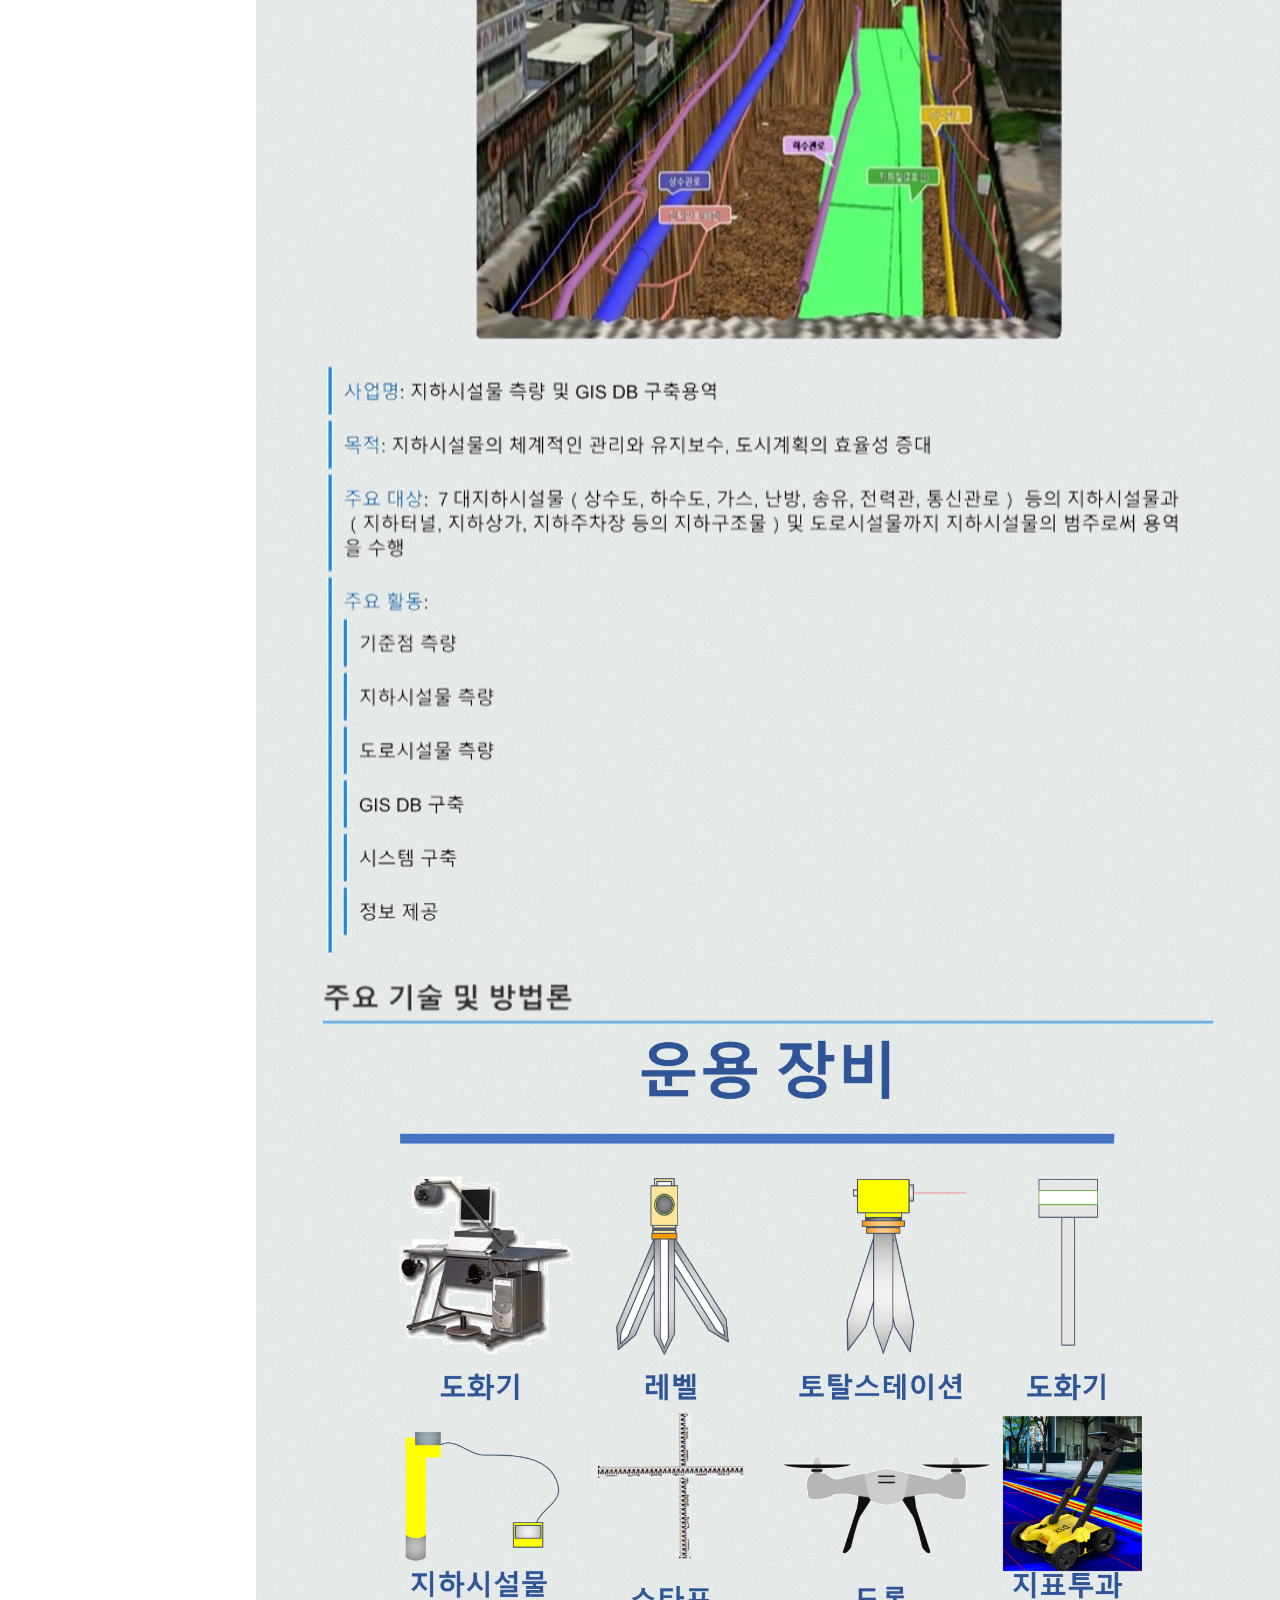
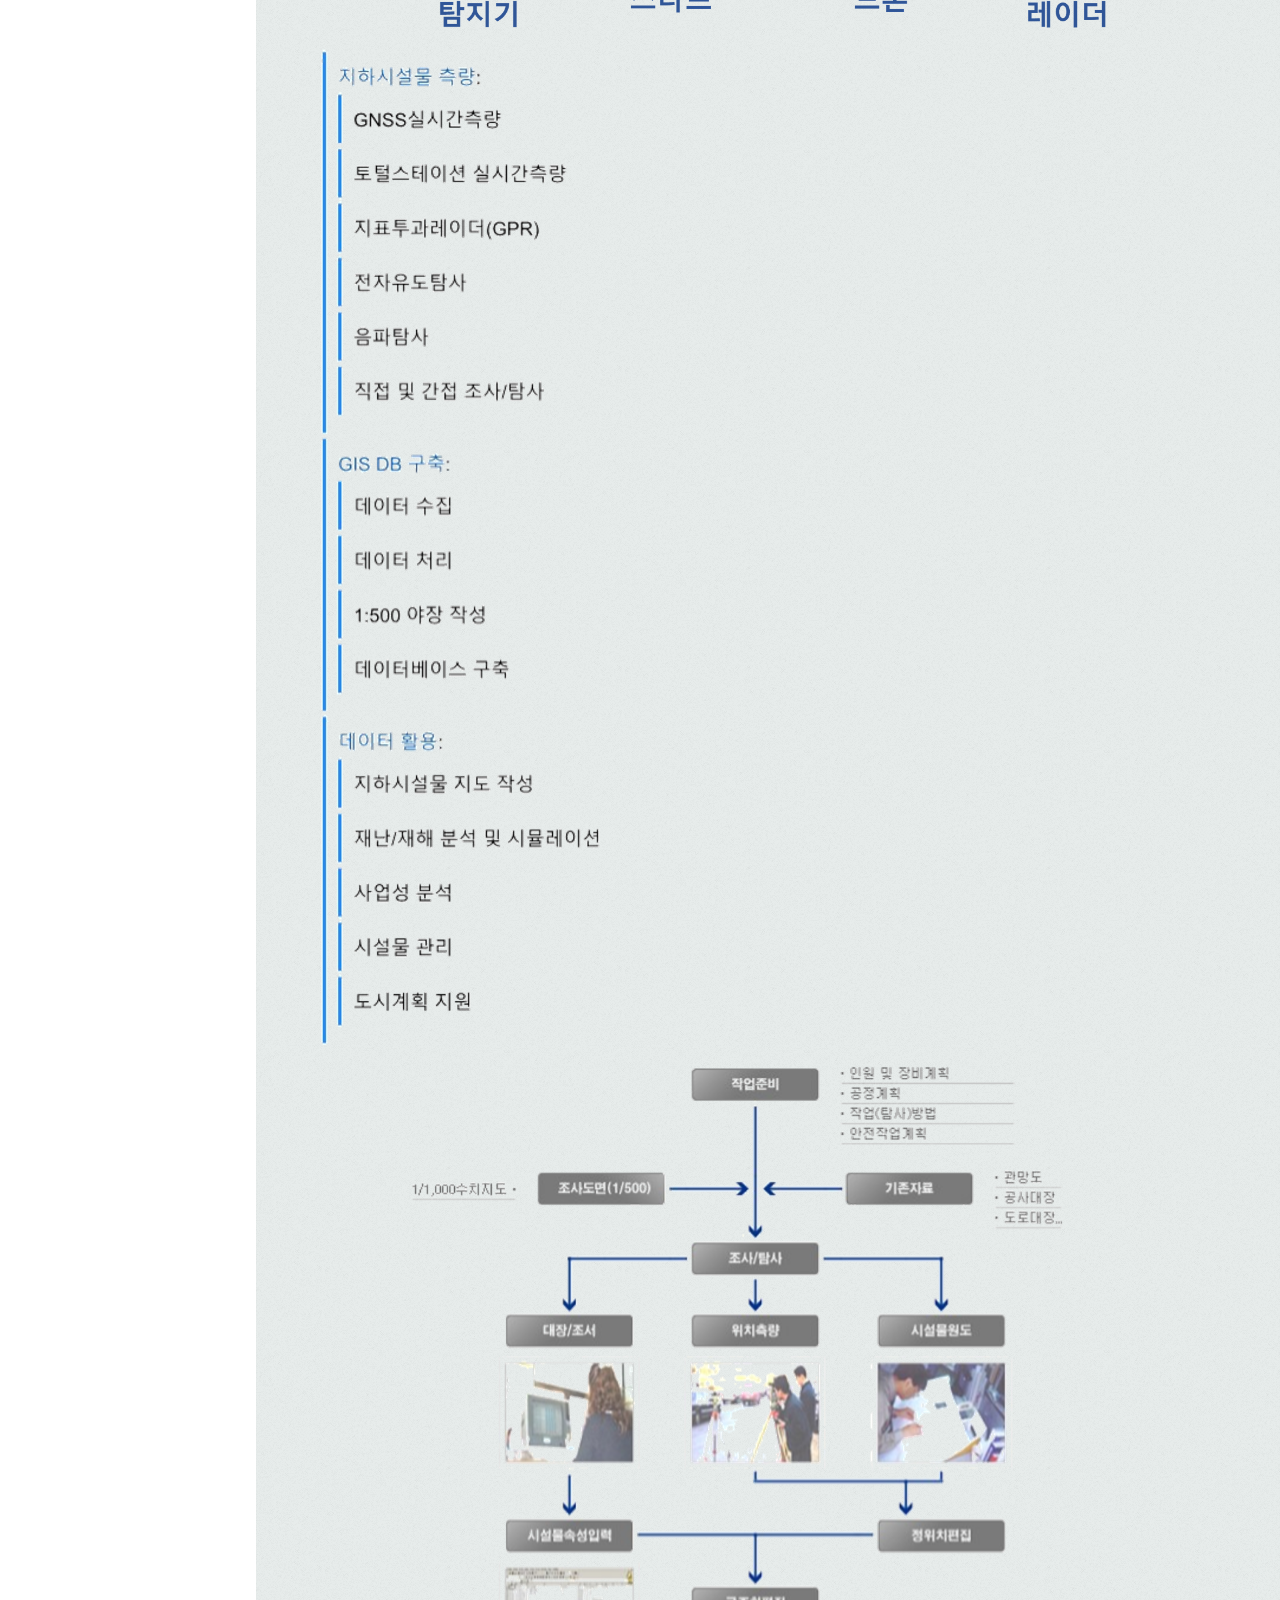
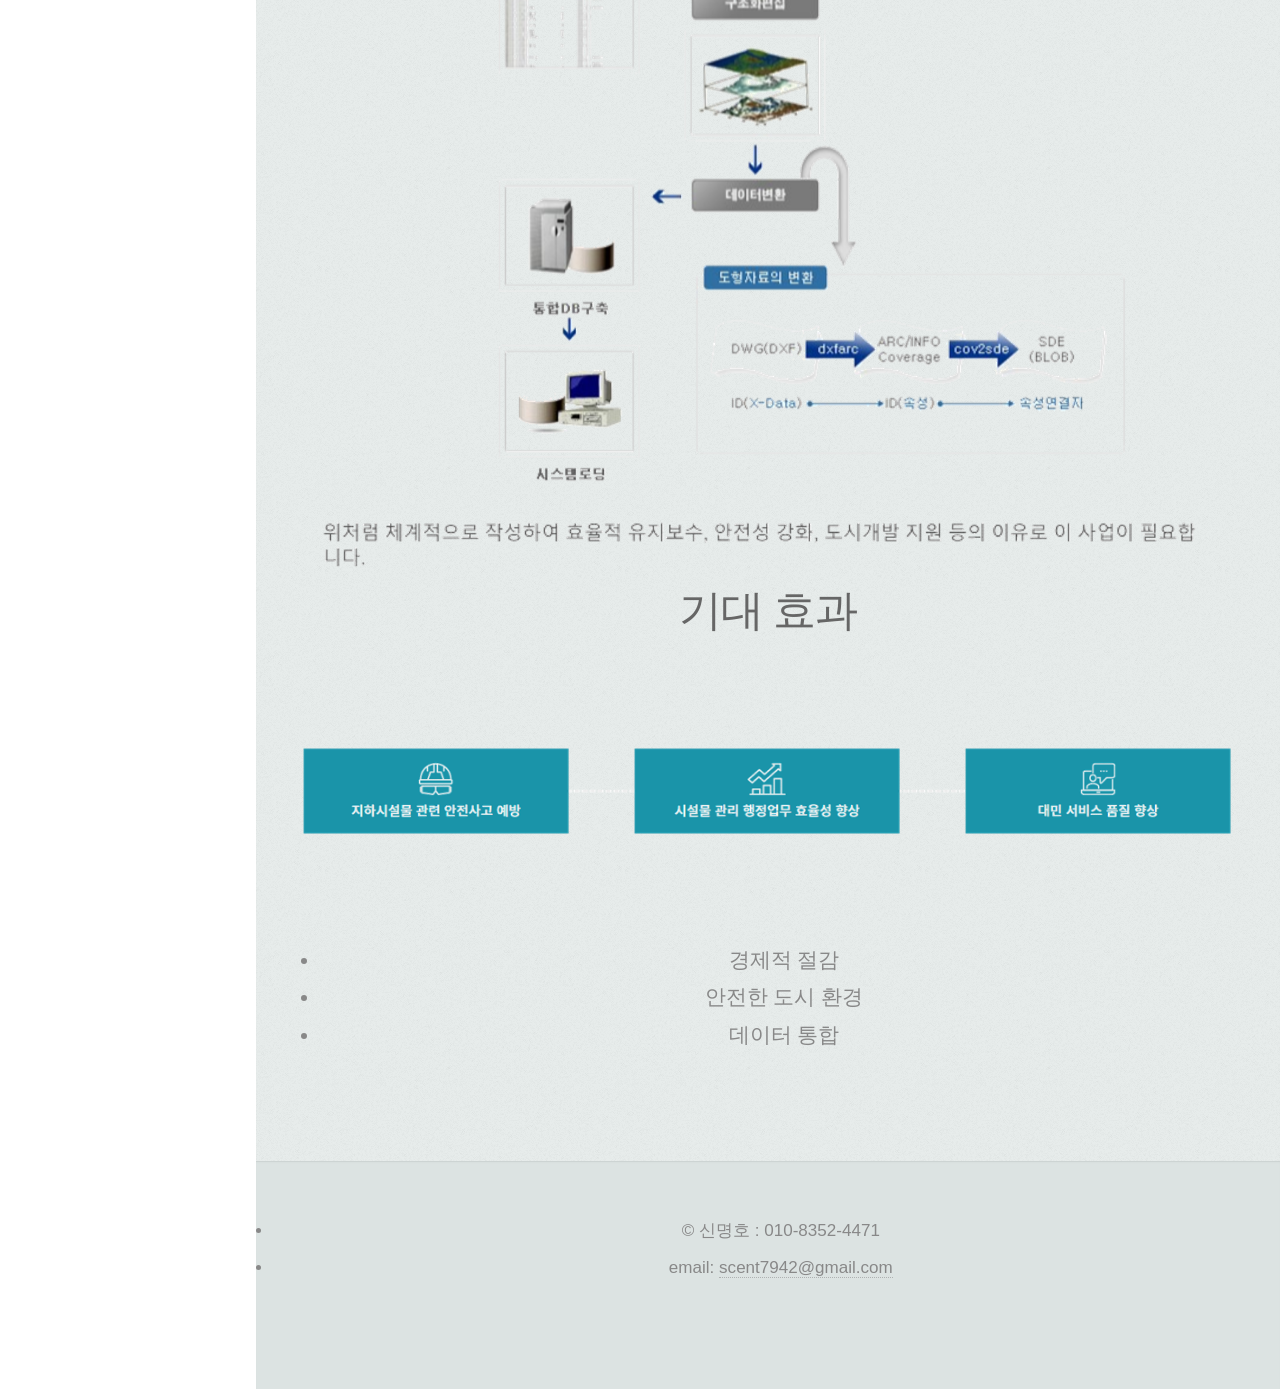
==== commit 548d0206: "배너영상업데이트" ====
--- a/hyundai_portfolio/index.html
+++ b/hyundai_portfolio/index.html
@@ -13,17 +13,67 @@
 	</head>
 	<link rel="stylesheet" href="styles.css">
 	<style>
-  /* CSS for section effects */
-  .section {
-    opacity: 0;
-    transform: translateY(50px);
-    transition: opacity 0.6s ease-out, transform 0.6s ease-out;
-  }
-  
-  .section.visible {
-    opacity: 1;
-    transform: translateY(0);
-  }
+/* Video Background */
+.video-background {
+    position: absolute;
+    top: 0;
+    left: 0;
+    width: 100%;
+    height: 100%;
+    overflow: hidden;
+    z-index: -1;
+}
+
+.video-background video {
+    position: absolute;
+    top: 50%;
+    left: 50%;
+    width: 100%;
+    height: 100%;
+    object-fit: cover;
+    transform: translate(-50%, -50%);
+    filter: brightness(50%); /* Dim the video for a muted effect */
+}
+#top .container,
+    #top .container header,
+    #top .container header h2,
+    #top .container header p,
+	#top .container header strong,
+    #top .container footer a {
+        color: #fff !important; /* Set text color to white */
+    }
+
+    #top .container footer a.button {
+        background-color: #3498db; /* Optional: Button background color */
+        border: none; /* Remove any border */
+        color: #fff; /* Button text color */
+    }
+/* Ensure container content is above the video */
+#top .container {
+    position: relative;
+    z-index: 2; /* Keep text above everything else */
+    color: #fff; /* Text color for contrast */
+}
+
+/* Keep other styles for #top */
+#top {
+    position: relative;
+    overflow: hidden;
+    height: 100vh; /* Full height for cover effect */
+}
+	  
+		/* Other CSS from previous sections */
+		.section {
+			opacity: 0;
+			transform: translateY(50px);
+			transition: opacity 0.6s ease-out, transform 0.6s ease-out;
+		}
+	  
+		.section.visible {
+			opacity: 1;
+			transform: translateY(0);
+		}
+	  
 		@media screen and (max-width: 600px), screen and (min-width: 601px) and (max-width: 1200px) {
 			footer {
 				font-size: 12px;
@@ -32,28 +82,28 @@
 				height: auto;
 			}
 		}
-		
+	  
 		@media screen and (max-width: 600px), screen and (min-width: 601px) and (max-width: 1900px) {
 			.break-m {
-			  display: block;
+				display: block;
 			}
-		  }
-		  
-		
+		}
+	  
 		.icon.fa-kakao {
 			background: url('images/kakao.png') no-repeat center center;
 			background-size: cover;
 		}
+	  
 		.icon.fa-phon {
 			background: url('images/phon.png') no-repeat center center;
 			background-size: cover;
 		}
+	  
 		.icon.fa-mail {
 			background: url('images/kakao.png') no-repeat center center;
 			background-size: cover;
 		}
-		</style>
-		<style>
+	  
 		/* Modal (background) */
 		.modal {
 			display: none; /* Hidden by default */
@@ -68,7 +118,7 @@
 			background-color: rgb(0,0,0); /* Fallback color */
 			background-color: rgba(0,0,0,0.9); /* Black w/ opacity */
 		}
-		
+	  
 		/* Modal Content (image) */
 		.modal-content {
 			margin: auto;
@@ -76,74 +126,74 @@
 			width: 80%;
 			max-width: 700px;
 		}
-		
-/* Gallery Styles */
-.gallery {
-    display: flex;
-    flex-wrap: wrap;
-    justify-content: space-around;
-}
-
-.gallery-item {
-    position: relative;
-    margin: 10px;
-    width: calc(33.333% - 20px); /* Three items per row with spacing */
-    display: flex;
-    justify-content: center;
-    align-items: center;
-}
-
-.gallery-item img {
-    width: 100%;
-    height: auto;
-    display: block;
-}
-
-/* Centering the caption and making its size relative to the gallery item */
-.caption {
-    position: absolute;
-    background: rgba(0, 0, 0, 0.7);
-    color: #fff;
-    text-align: center;
-    padding: 5px;
-    box-sizing: border-box;
-    border-radius: 5px; /* Optional: adds rounded corners */
-    max-width: 90%; /* Ensures the caption doesn't stretch too wide */
-    font-size: 3vw; /* Dynamic font size relative to viewport width */
-    line-height: 1.2; /* For better readability */
-    overflow-wrap: break-word; /* Ensure long words are broken */
-}
-/* Ensure caption scales down on smaller screens */
-@media screen and (max-width: 600px) {
-    .caption {
-        font-size: 2vw; /* Increase relative size for smaller screens */
-    }
-}
-
-@media screen and (min-width: 601px) and (max-width: 1200px) {
-    .caption {
-        font-size: 2vw; /* Intermediate size for medium screens */
-    }
-}
-
-@media screen and (min-width: 1201px) {
-    .caption {
-        font-size: 2vw; /* Default relative size for larger screens */
-    }
-}
-
-			
+	  
+		/* Gallery Styles */
+		.gallery {
+			display: flex;
+			flex-wrap: wrap;
+			justify-content: space-around;
+		}
+	  
+		.gallery-item {
+			position: relative;
+			margin: 10px;
+			width: calc(33.333% - 20px); /* Three items per row with spacing */
+			display: flex;
+			justify-content: center;
+			align-items: center;
+		}
+	  
+		.gallery-item img {
+			width: 100%;
+			height: auto;
+			display: block;
+		}
+	  
+		/* Centering the caption and making its size relative to the gallery item */
+		.caption {
+			position: absolute;
+			background: rgba(0, 0, 0, 0.7);
+			color: #fff;
+			text-align: center;
+			padding: 5px;
+			box-sizing: border-box;
+			border-radius: 5px; /* Optional: adds rounded corners */
+			max-width: 90%; /* Ensures the caption doesn't stretch too wide */
+			font-size: 3vw; /* Dynamic font size relative to viewport width */
+			line-height: 1.2; /* For better readability */
+			overflow-wrap: break-word; /* Ensure long words are broken */
+		}
+	  
+		/* Ensure caption scales down on smaller screens */
+		@media screen and (max-width: 600px) {
+			.caption {
+				font-size: 2vw; /* Increase relative size for smaller screens */
+			}
+		}
+	  
+		@media screen and (min-width: 601px) and (max-width: 1200px) {
+			.caption {
+				font-size: 2vw; /* Intermediate size for medium screens */
+			}
+		}
+	  
+		@media screen and (min-width: 1201px) {
+			.caption {
+				font-size: 2vw; /* Default relative size for larger screens */
+			}
+		}
+	  
 		/* Add Animation - Zoom in the Modal */
 		.modal-content, #caption { 
 			animation-name: zoom;
 			animation-duration: 0.6s;
 		}
-		
+	  
 		@keyframes zoom {
 			from {transform:scale(0)} 
 			to {transform:scale(1)}
 		}
-		
+	  
 		/* The Close Button */
 		.close {
 			position: absolute;
@@ -154,13 +204,14 @@
 			font-weight: bold;
 			transition: 0.3s;
 		}
-		
+	  
 		.close:hover,
 		.close:focus {
 			color: #bbb;
 			text-decoration: none;
 			cursor: pointer;
 		}
+	  
 		/* Add this CSS for responsive video */
 		.video-container {
 			position: relative;
@@ -170,7 +221,7 @@
 			max-width: 100%;
 			background: #00000000;
 		}
-		
+	  
 		.video-container iframe {
 			position: absolute;
 			top: 0;
@@ -178,6 +229,7 @@
 			width: 100%;
 			height: 100%;
 		}
+	  
 		.video-container video {
 			position: absolute;
 			top: 0;
@@ -185,21 +237,34 @@
 			width: 100%;
 			height: 100%;
 		}
-.section .image-container {
-    display: flex;
-    justify-content: center;
-    align-items: center;
-    min-height: 300px; /* 섹션 높이를 적절히 설정 */
-}
-.image.avatar50 img {
-    max-width: 100%;
-    height: auto;
-}
-
-
-	</style>	
+	  
+		.section .image-container {
+			display: flex;
+			justify-content: center;
+			align-items: center;
+			min-height: 300px; /* 섹션 높이를 적절히 설정 */
+		}
+	  
+		.image.avatar50 img {
+			max-width: 100%;
+			height: auto;
+		}
+	  
+		.scroll-progress {
+			position: fixed;
+			top: 0;
+			left: 0;
+			width: 0;
+			height: 5px;
+			background: #3498db;
+			z-index: 1000;
+			transition: width 0.25s ease-out;
+		}
+	  </style>
+	  
+		
 	<body class="is-preload">
-
+		<div class="scroll-progress"></div>
 		<!-- Header -->
 			<div id="header">
 
@@ -245,54 +310,54 @@
 
 <!-- Rest of your HTML content -->
 
-		<!-- Main -->
-			<div id="main">
-
-				<!-- Intro -->
-					<section id="top" class="one dark cover">
-						<div class="container">
-
-							<header>
-								<h2 class="alt">안녕하세요! <br class='break-m'> <strong>공간정보산업 경력 6년</strong>,<br class='break-m'>
-									<strong>공간정보엔지니어<br class='break-m'>신명호</strong> 입니다!</h2><hr>								
-								<p style="font-size : 13px";>#GISDB구축 #정밀도로지도구축 #POI구축 #수치지도제작 #지하시설물 #국가기준점설치&이전<br class='break-m'>
-								#GNSS #RTK멀티콥터드론 #MMS #지거 #지하시설물탐사기 #토털스테이션<br class='break-m'>
-								#Python #SQL #HTML #QGIS #AutoCAD #Pix4D #SketchUP #2D #3D #Photoshop #Office</p>
-							</header>
-
-							<footer>
-								<a href="#about" class="button scrolly">소개</a>
-								<a href="#portfolio" class="button scrolly">자격증</a>
-								<a href="#abset" class="button scrolly">사업소개</a>
-							</footer>
-
-						</div>
-					</section>
-
-				<!-- About Me -->
-					<section id="about" class="three">
-						<div class="container">
-
-							<header>
-								<h2>About Me</h2>
-							</header>
-
-							<a href="#" class="image featured"><img src="images/pic08.png" alt="" /></a>
-
-							<p>
-							저는 공간정보 6년차로써 측량과 관련된 국가사업, 공공기관, 민간 사업을 두루 경험해 보았습니다. 
-							다양한 측량 및 GIS DB구축 용역의 착수부터 준공까지하며, 시스템 유지보수까지.
-							이러한 경험들을 바탕으로 </style="font-weight:900;">자동화 기술과 노하우</style>를 보여 드리겠습니다.
-							</p>
-							<div class="video-container">
-								<iframe src="https://www.youtube.com/embed/kQarRwDZmxw?si=_ClggdpXl-RVbmUN" title="YouTube video player" frameborder="0" allow="accelerometer; autoplay; clipboard-write; encrypted-media; gyroscope; picture-in-picture; web-share" referrerpolicy="strict-origin-when-cross-origin" allowfullscreen></iframe>
-							</div>	
-							<br class='break-m'>
-							<div class="video-container">
-								<iframe src="https://www.youtube-nocookie.com/embed/pfNGYVuxQqs?si=AHOJKgEdDIwsJ-Vk" title="YouTube video player" frameborder="0" allow="accelerometer; autoplay; clipboard-write; encrypted-media; gyroscope; picture-in-picture; web-share" referrerpolicy="strict-origin-when-cross-origin" allowfullscreen></iframe>
-							</div>		
-
-						</div>
+<!-- Main -->
+<div id="main">
+    <!-- Intro -->
+	<section id="top" class="">
+		<div class="video-background">
+			<video autoplay muted loop playsinline id="bgVideo">
+				<source src="images/top.mp4" type="video/mp4">
+			</video>
+		</div>
+		<div class="container">
+			<header>
+				<h2 class="alt">안녕하세요! <br class='break-m'> <strong>공간정보산업 경력 6년</strong>,<br class='break-m'>
+					<strong>공간정보엔지니어<br class='break-m'>신명호</strong> 입니다!</h2>
+				<hr>
+				<p style="font-size : 13px";>#GISDB구축 #정밀도로지도구축 #POI구축 #수치지도제작 #지하시설물 #국가기준점설치&이전<br class='break-m'>
+				#GNSS #RTK멀티콥터드론 #MMS #지거 #지하시설물탐사기 #토털스테이션<br class='break-m'>
+				#Python #SQL #HTML #QGIS #AutoCAD #Pix4D #SketchUP #2D #3D #Photoshop #Office</p>
+			</header>
+			<footer>
+				<a href="#about" class="button scrolly">소개</a>
+				<a href="#portfolio" class="button scrolly">자격증</a>
+				<a href="#abset" class="button scrolly">사업소개</a>
+			</footer>
+		</div>
+	</section>
+	
+
+    <!-- About Me -->
+    <section id="about" class="three">
+        <div class="container">
+            <header>
+                <h2>About Me</h2>
+            </header>
+            <a href="#" class="image featured"><img src="images/pic08.png" alt="" /></a>
+            <p>
+            저는 공간정보 6년차로써 측량과 관련된 국가사업, 공공기관, 민간 사업을 두루 경험해 보았습니다. 
+            다양한 측량 및 GIS DB구축 용역의 착수부터 준공까지하며, 시스템 유지보수까지.
+            이러한 경험들을 바탕으로 <strong style="font-weight:900;">자동화 기술과 노하우</strong>를 보여 드리겠습니다.
+            </p>
+            <div class="video-container">
+                <iframe src="https://www.youtube.com/embed/kQarRwDZmxw?si=_ClggdpXl-RVbmUN" title="YouTube video player" frameborder="0" allow="accelerometer; autoplay; clipboard-write; encrypted-media; gyroscope; picture-in-picture; web-share" referrerpolicy="strict-origin-when-cross-origin" allowfullscreen></iframe>
+            </div>    
+            <br class='break-m'>
+            <div class="video-container">
+                <iframe src="https://www.youtube-nocookie.com/embed/pfNGYVuxQqs?si=AHOJKgEdDIwsJ-Vk" title="YouTube video player" frameborder="0" allow="accelerometer; autoplay; clipboard-write; encrypted-media; gyroscope; picture-in-picture; web-share" referrerpolicy="strict-origin-when-cross-origin" allowfullscreen></iframe>
+            </div>      
+        </div>
+
 					</section>
 
 									<!-- Portfolio -->
@@ -381,20 +446,7 @@
 								<li>데이터 통합</li>
 							</ul>
 						</div>
-					</div>
-					<hr>
-					<h2 class="alt"><strong>공간정보 시장은 다양합니다</strong></h2>
-					<p>GIS DB구축용역, 정밀도로지도구축, 수치지형도제작, 지적재조사, 3D모델링, 디지털트윈 등등...
-						<h1>맨 첫단추는, 지하시설물 DB 구축 용역입니다.</h1>
-						그 이유는, <br class='break-m'>
-						1. 사업시작이 쉽습니다<br class='break-m'>
-						2. A~Z까지 경험해보며 자동화와 노하우기술이 축적되었습니다<br class='break-m'>
-						3. 관로의 노후화교체, 신규관로매설, 보수, 도로공사 등은 꾸준히 있습니다.<br class='break-m'>
-						4. 작은 단위로 사업이 나오기 좋습니다.<br class='break-m'>
-						5. 청년창업지원과, 중소벤처기업지원, 지방소도시기업지원, 연구용역지원, 데이터베이스 및 공간정보사업 장려지원
-						따라서 사업 초기에 사업규모를 키우기 쉽습니다!<br class='break-m'>
-					</p>
-				
+					</div>				
 				</section>
 				
 
@@ -467,5 +519,22 @@
 });
 
   </script>
+  <script>
+	window.onscroll = function() {
+		var winScroll = document.body.scrollTop || document.documentElement.scrollTop;
+		var height = document.documentElement.scrollHeight - document.documentElement.clientHeight;
+		var scrolled = (winScroll / height) * 100;
+		document.querySelector('.scroll-progress').style.width = scrolled + '%';
+	};
+	</script>
+<script>
+	document.addEventListener('DOMContentLoaded', function () {
+		var video = document.getElementById('bgVideo');
+		if (video) {
+			video.play();
+		}
+	});
+  </script>
+  
 	</body>
 </html>
